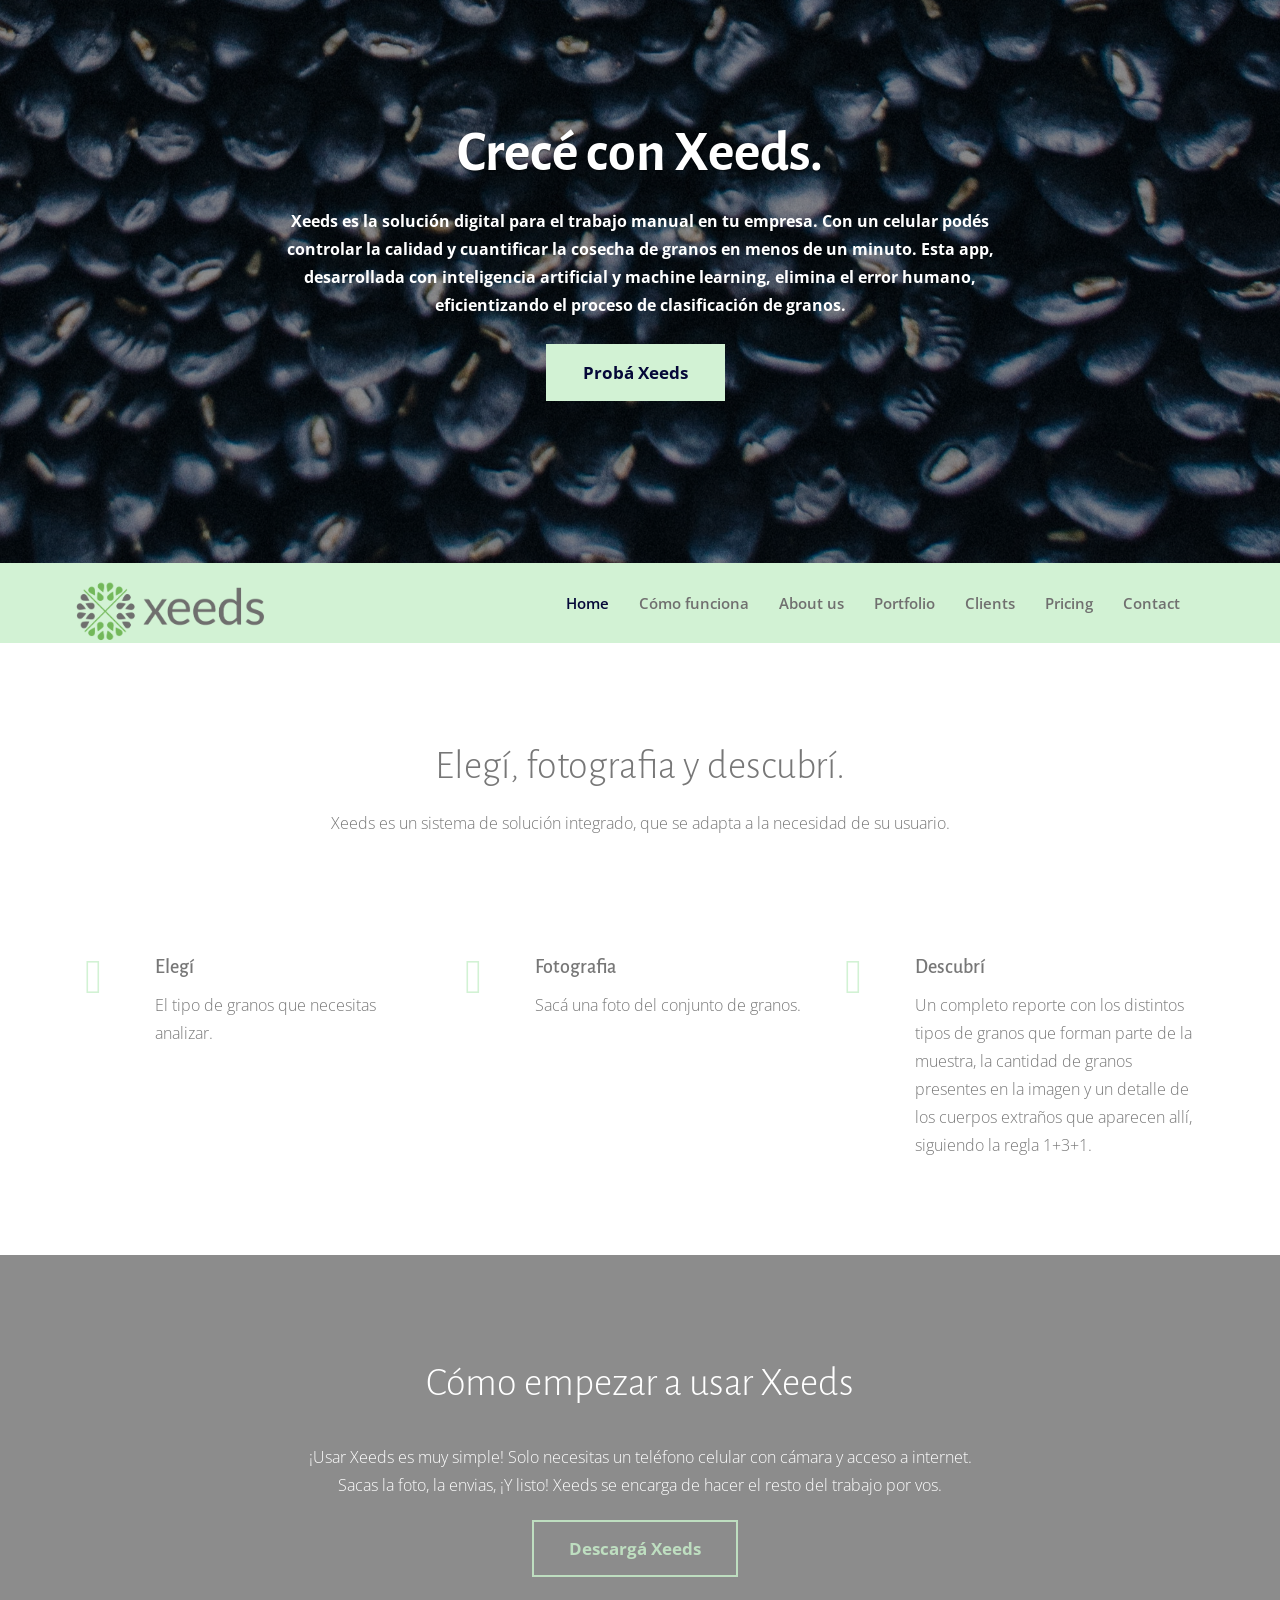
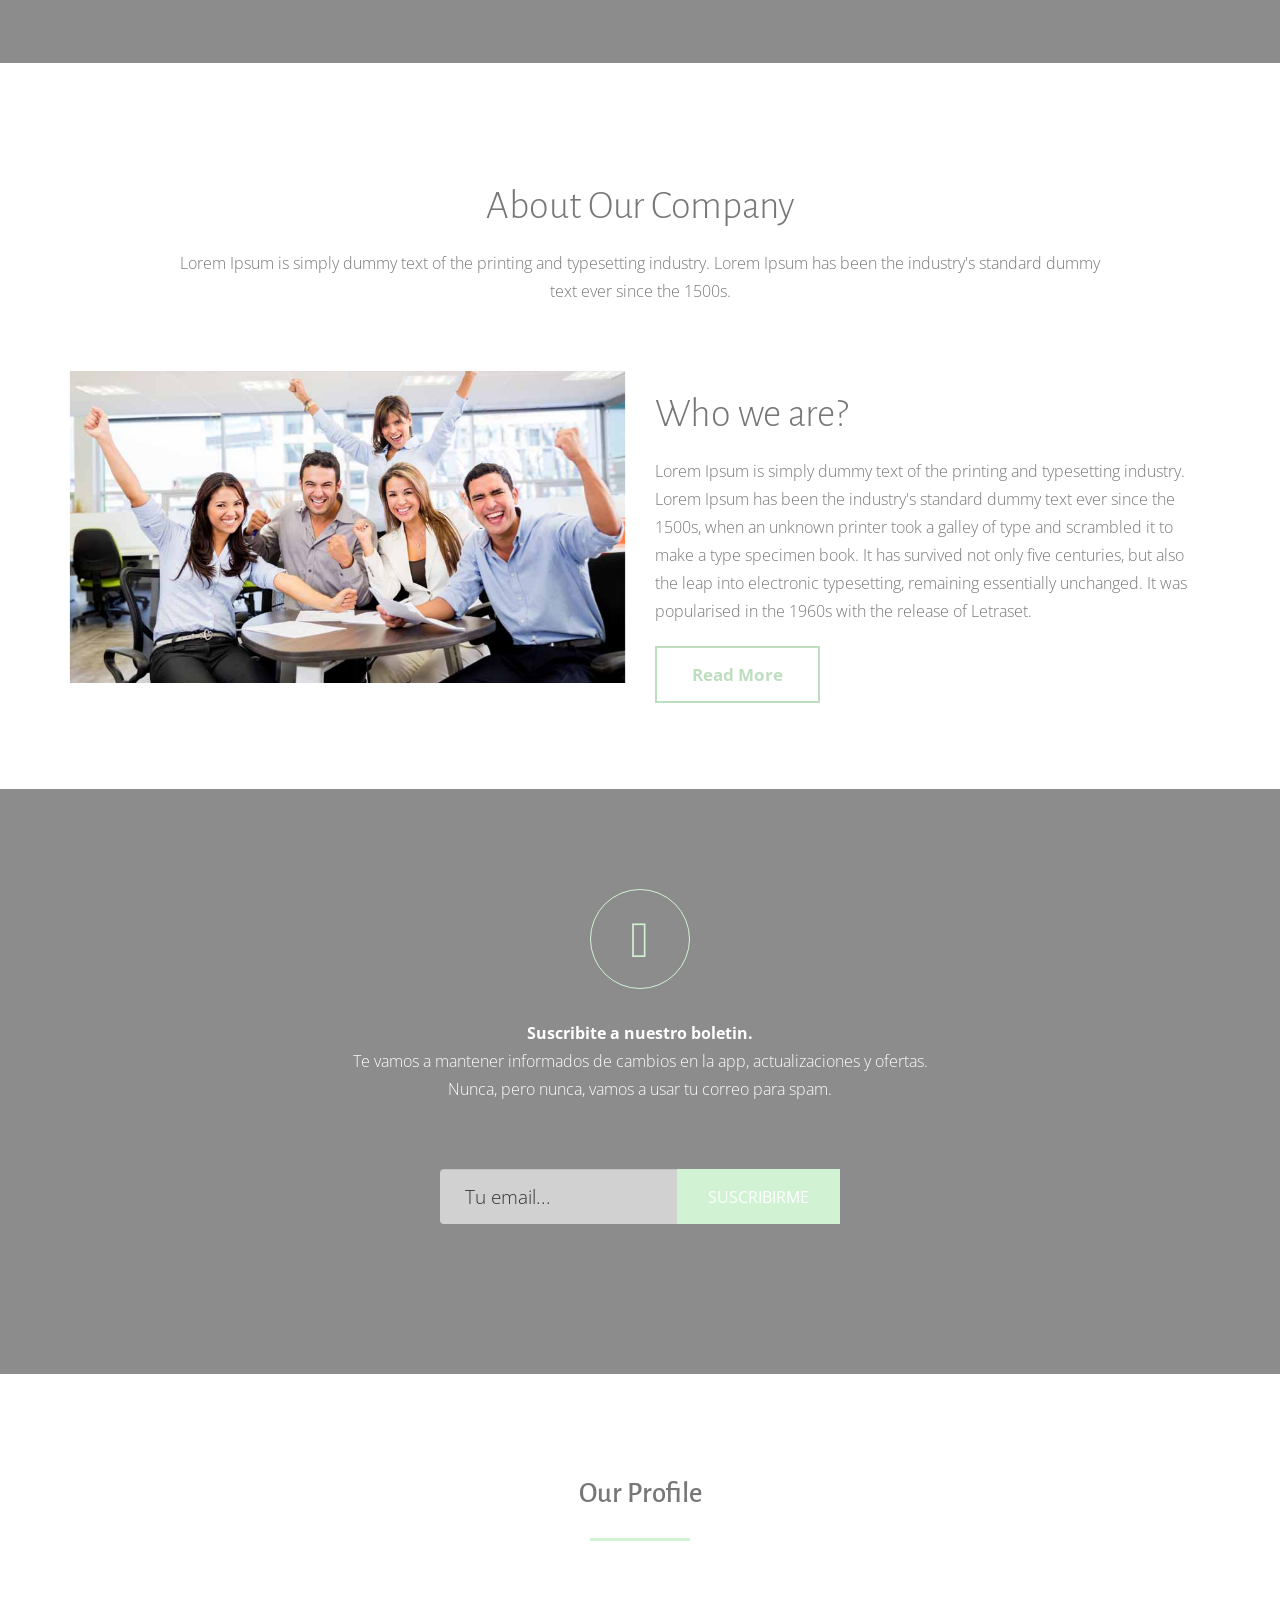
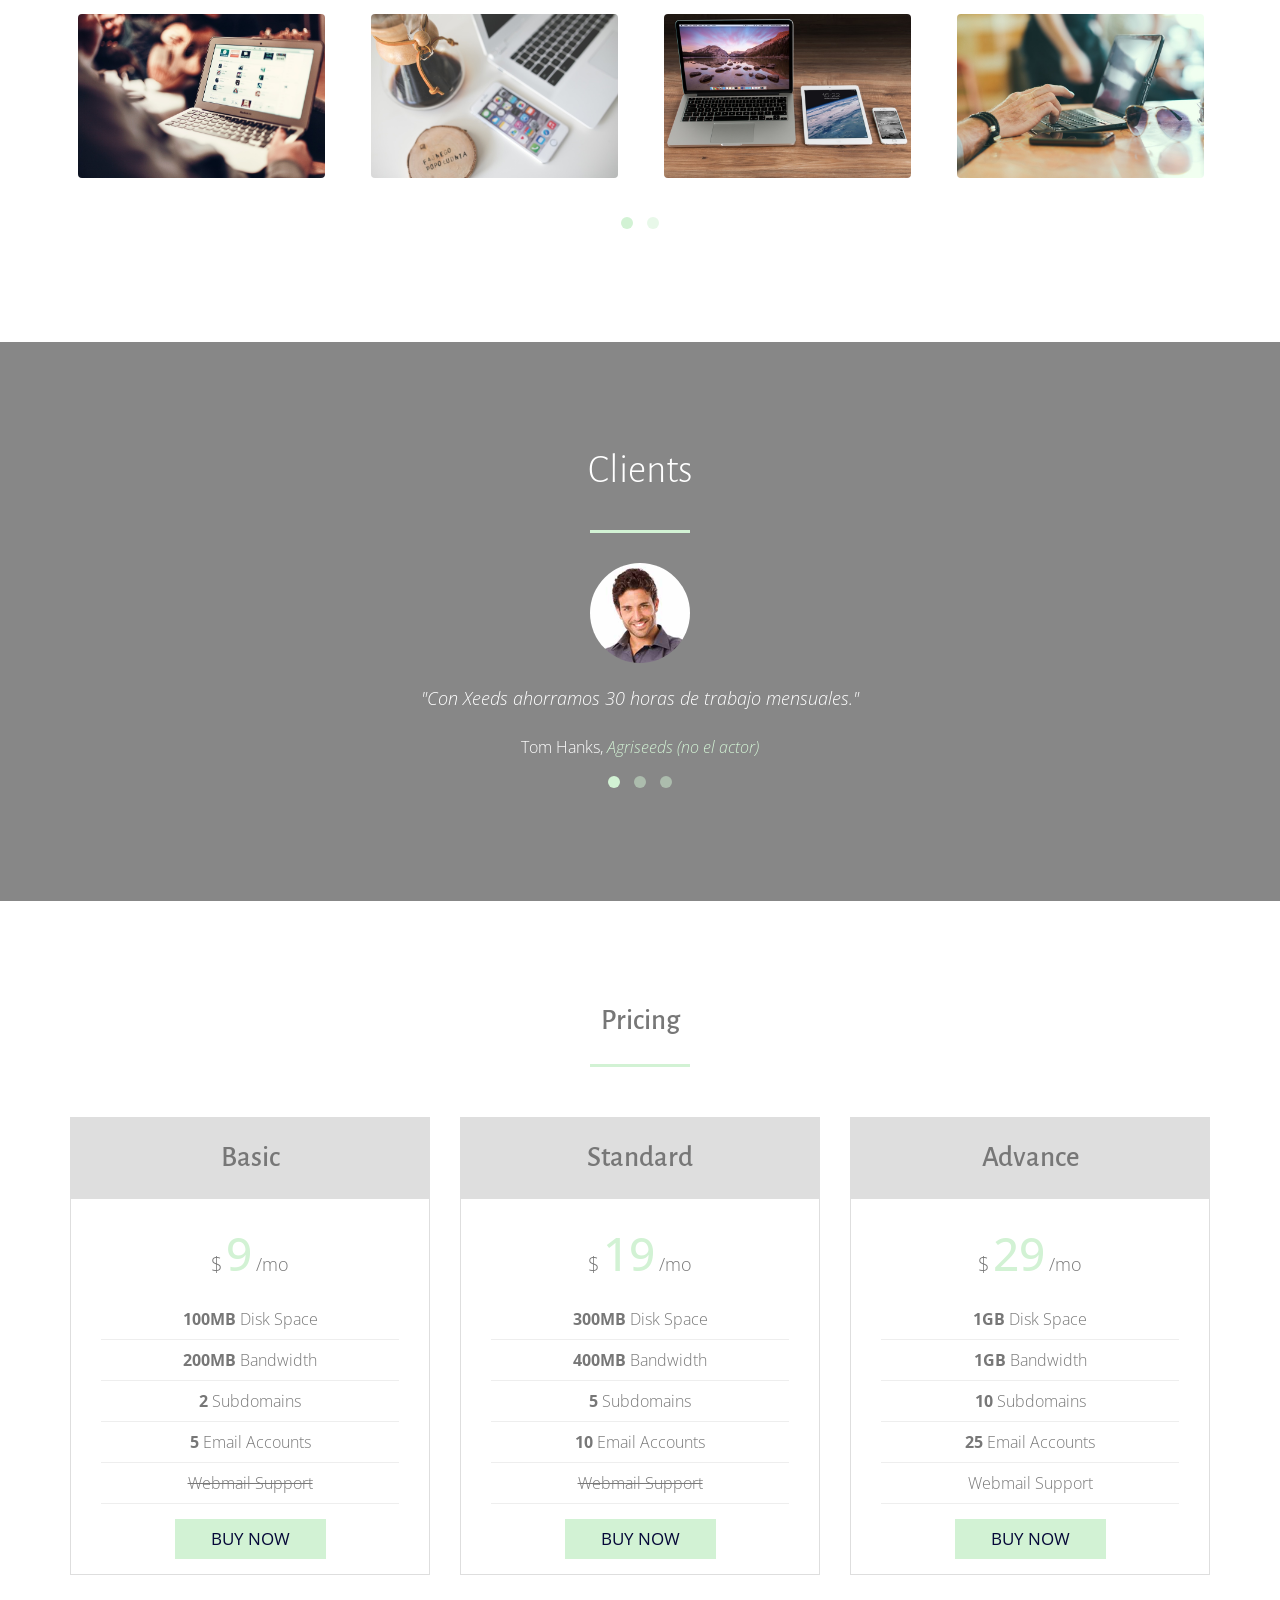
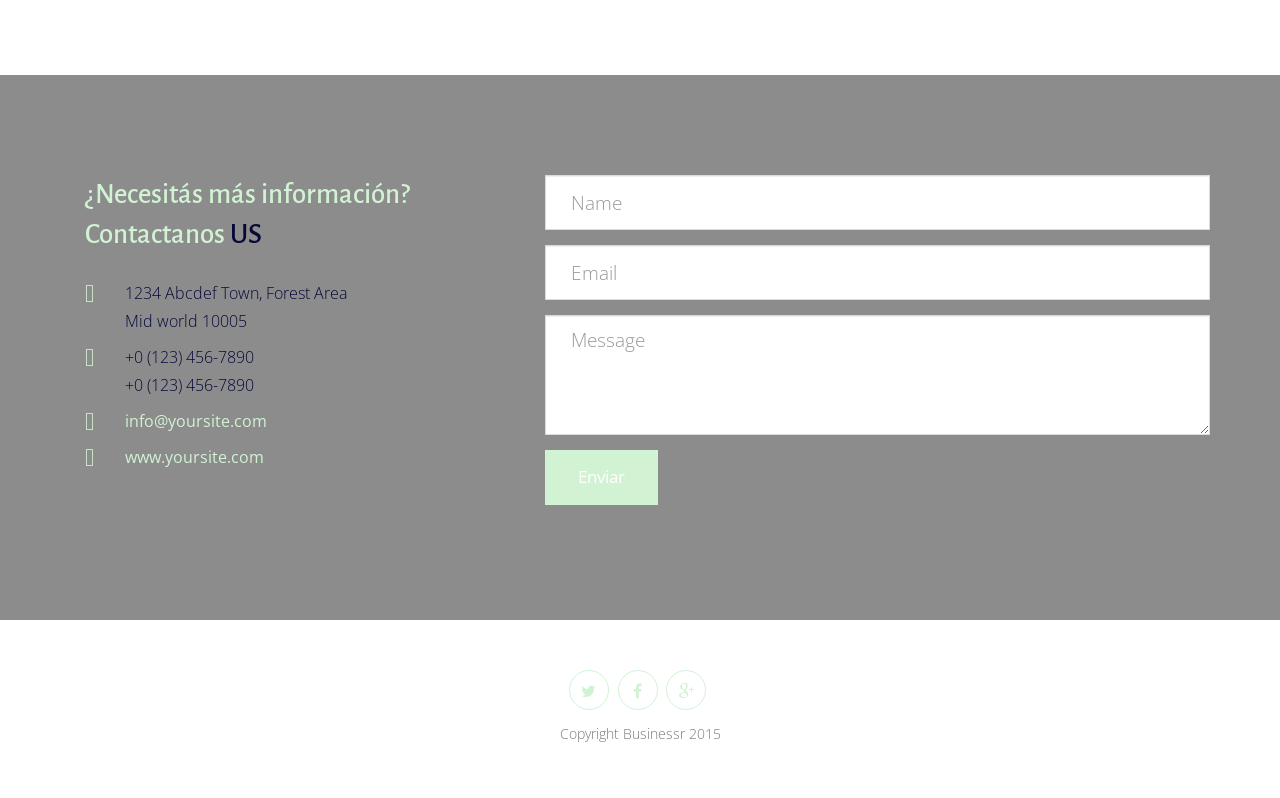
==== index.html @ 7671fdce "First upload to website Website for Xeeds" ====
<!DOCTYPE html>
<html>
<head>
 
<title>Xeeds</title>
<head profile="http://www.w3.org/2005/10/profile">
	<link rel="icon" 
		  type="image/png" 
		  href="images/favicon-32x32.png">
<meta name="viewport" content="width=device-width, initial-scale=1, maximum-scale=1, user-scalable=no">

<!-- CSS Files -->
<link href="css/bootstrap.min.css" rel="stylesheet" media="screen">
<link href="css/font-awesome.min.css" rel="stylesheet">
<link href="fonts/icon-7-stroke/css/pe-icon-7-stroke.css" rel="stylesheet">
<link href="css/animate.css" rel="stylesheet" media="screen">
<link href="css/owl.theme.css" rel="stylesheet">
<link href="css/owl.carousel.css" rel="stylesheet">
 
<link href="css/styles.css" rel="stylesheet" media="screen">    

<!-- Google Fonts --> 
<link href='http://fonts.googleapis.com/css?family=Open+Sans:400,300,600,700' rel='stylesheet' type='text/css'>
<link href='http://fonts.googleapis.com/css?family=Alegreya+Sans:100,300,400,700' rel='stylesheet' type='text/css'>
</head>
  
<body data-spy="scroll" data-target="#navbar-scroll">
 
 <div id="top"></div>
 
<div class="fullscreen landing parallax" style="background-image:url('images/bg.jpg');" data-img-width="2000" data-img-height="1325" data-diff="100">
	
	<div class="overlay">
		<div class="container">
			<div class="row">
				<div class="col-md-8 col-md-offset-2 text-center">
  
						<h1 class="wow fadeInLeft">
						<b>Crecé con Xeeds.</b>
						</h1>
 
					<div class="landing-text wow fadeInUp">
						<p><b>Xeeds es la solución digital para el trabajo manual en tu empresa. 
							Con un celular podés controlar la calidad y cuantificar la cosecha de granos en menos de un minuto. 
							Esta app, desarrollada con inteligencia artificial y machine learning, elimina el error humano, eficientizando el proceso de clasificación de granos.</b>
						</p>
					</div>				  
 
					<div class="head-btn wow fadeInLeft">
						<a href="#" class="btn-primary">Probá Xeeds</a>
						<!-- <a href="#" class="btn-default">Services</a> -->
					</div>
	<br/>
	<br/>
				</div> 
			</div>
		</div> 
	</div> 
</div>
   
<!-- NAVIGATION -->
<div id="menu">
	<nav class="navbar-wrapper navbar-default" role="navigation">
		<div class="container">
			  <div class="navbar-header">
				<button type="button" class="navbar-toggle" data-toggle="collapse" data-target=".navbar-themers">
				  <span class="sr-only">Toggle navigation</span>
				  <span class="icon-bar"></span>
				  <span class="icon-bar"></span>
				  <span class="icon-bar"></span>
				</button>
				<a class="navbar-brand site-name" href="#top"><img src="images/xeeds-logo.png" alt="xeeds-logo"></a>
			  </div>
	 
			  <div id="navbar-scroll" class="collapse navbar-collapse navbar-themers navbar-right">
				<ul class="nav navbar-nav">
					<li><a href="#top">Home</a></li>
					<li><a href="#services">Cómo funciona</a></li>
					<li><a href="#about-us">About us</a></li> 
					<li><a href="#portfolios">Portfolio</a></li>
					<li><a href="#clients">Clients</a></li>
					<li><a href="#pricing">Pricing</a></li>					
					<li><a href="#contact">Contact</a></li>
				</ul>
			  </div>
		</div>
	</nav>
</div>
 
 
<div id="services">
	<div class="container">
		<div class="row">
			<div class="col-md-10 col-md-offset-1 col-sm-12 text-center feature-title">
 
				<h2>Elegí, fotografia y descubrí.</h2>
				<p>Xeeds es un sistema de solución integrado, que se adapta a la necesidad de su usuario.</p>
			</div>
		</div>
		<div class="row row-feat">
			
			<div class="col-md-12">
 
				<div class="col-sm-4 feat-list">
					<i class="pe-7s-config pe-5x pe-va wow fadeInUp"></i>
					<div class="inner">
						<h4>Elegí</h4>
						<p>El tipo de granos que necesitas analizar.</p>
					</div>
				</div>
				 
				<div class="col-sm-4 feat-list">
					<i class="pe-7s-cloud-upload pe-5x pe-va wow fadeInUp"></i>
					<div class="inner">
						<h4>Fotografia</h4>
						<p>Sacá una foto del conjunto de granos.
						</p>
					</div>
				</div>

				<div class="col-sm-4 feat-list">
					<i class="pe-7s-display2 pe-5x pe-va wow fadeInUp" data-wow-delay="0.2s"></i>
					<div class="inner">
						<h4>Descubrí</h4>
						<p>Un completo reporte con los distintos tipos de granos que forman parte de la muestra, la cantidad de granos 
							presentes en la imagen y un detalle de los cuerpos extraños que aparecen allí, siguiendo la regla 1+3+1.</p>
					</div>
				</div>

			</div>
		</div>
		<!-- <div class="row row-feat">
			
			<div class="col-md-12">

			 	<div class="col-sm-4 feat-list">
					<i class="pe-7s-culture pe-5x pe-va wow fadeInUp" data-wow-delay="0.4s"></i>
					<div class="inner">
						<h4>Amazing Design</h4>
						<p>Contrary to popular belief, Lorem Ipsum is not simply random text. It has roots in a piece of classical Latin literature.</p>
					</div>
				</div>

				<div class="col-sm-4 feat-list">
					<i class="pe-7s-mail-open-file pe-5x pe-va wow fadeInUp" data-wow-delay="0.2s"></i>
					<div class="inner">
						<h4>Best Solution</h4>
						<p>Contrary to popular belief, Lorem Ipsum is not simply random text. It has roots in a piece of classical Latin literature.</p>
					</div>
				</div>
			 
				<div class="col-sm-4 feat-list">
					<i class="pe-7s-science pe-5x pe-va wow fadeInUp" data-wow-delay="0.4s"></i>
					<div class="inner">
						<h4>Mobile App</h4>
						<p>Contrary to popular belief, Lorem Ipsum is not simply random text. It has roots in a piece of classical Latin literature.</p>
					</div>
				</div>
			
				
			</div>
		</div> -->
	</div>
</div>
 <div id="download">
	<div class="action fullscreen parallax" style="background-image:url('images/bg2.jpg');" data-img-width="2000" data-img-height="1334" data-diff="100">
		<div class="overlay downloadSection">
			<div class="container">
				<div class="row">
					<div class="col-md-8 col-md-offset-2 col-sm-12 text-center">
						<h2 class="wow fadeInLeft">Cómo empezar a usar Xeeds</h2>
						<p class="download-text wow fadeInRight">¡Usar Xeeds es muy simple! Solo necesitas un teléfono celular con cámara y acceso a internet.<br>
							Sacas la foto, la envias, ¡Y listo! Xeeds se encarga de hacer el resto del trabajo por vos.
						</p>
						<div class="btn-section"><a href="#download" class="btn-default">Descargá Xeeds</a></div>
					</div>					
				</div>
			</div>
		</div>
	</div>
</div>
  
<div id="about-us">
	<div class="container">
		<div class="row">
			<div class="col-md-10 col-md-offset-1 col-sm-12 text-center feature-title">
 
				<h2>About Our Company</h2>
				<p>Lorem Ipsum is simply dummy text of the printing and typesetting industry. Lorem Ipsum has been the industry's standard dummy text ever since the 1500s.</p>
			</div>
		</div>
		<div class="row row-feat">
	 
			<div class="col-md-6 feature-2-pic wow fadeInLeft">
				<img src="images/feature2-image.jpg" alt="image" class="img-responsive">
			</div>	
			 
			<div class="col-md-6 wow fadeInRight">
				<h2>Who we are?</h2>
				<p>Lorem Ipsum is simply dummy text of the printing and typesetting industry. Lorem Ipsum has been the industry's standard dummy text ever since the 1500s, when an unknown printer took a galley of type and scrambled it to make a type specimen book. It has survived not only five centuries, but also the leap into electronic typesetting, remaining essentially unchanged. It was popularised in the 1960s with the release of Letraset.
				</p>

					<div class="btn-section"><a href="" class="btn-default">Read More</a></div>
		
			</div>
			 			  
		</div>			  
  
	</div>
</div>

 
<div id="subscribe">
	<div class="subscribe fullscreen parallax" style="background-image:url('images/bg.jpg');" data-img-width="1920" data-img-height="1281" data-diff="100">
		<div class="overlay">
			<div class="container">
 
				<div class="col-md-4 col-md-offset-4 text-center">
				<i class="pe-7s-mail pe-va letter wow fadeInUp"></i>
				</div>
				<div class="col-md-8 col-md-offset-2 text-center">
					<p><b>Suscribite a nuestro boletin.</b><br>Te vamos a mantener informados de cambios en la app, actualizaciones y ofertas.<br>
					Nunca, pero nunca, vamos a usar tu correo para spam.</p>
 
					<div class="subscribe-form wow fadeInUp">
						<form class="news-letter mailchimp" action="" role="form" method="POST">
						<input type="hidden" name="u" value="">
						<input type="hidden" name="id" value="">
						<input class="form-control" type="email" name="" placeholder="Tu email..." required="">
							<button type="submit" class="subscribe-btn btn">SUSCRIBIRME</button>
						</form>
					</div>					
				</div>

			</div>	
		</div>
	</div>
</div>
 
<div id="portfolios">
	<div class="container">
		<div class="text-center">
			<h2 class="wow fadeInLeft">Our Profile</h2>
			<div class="title-line wow fadeInRight"></div>
		</div>
		<div class="row portfolio">
			
			<div id="portfolio" class="owl-carousel">
 
				<div class="screen wow fadeInUp">
					<a href="images/img1.jpg" data-toggle="lightbox"><img src="images/img1.jpg" alt="portfolios"></a>
				</div>
				
				<div class="screen wow fadeInUp" data-wow-delay="0.1s">
					<a href="images/img2.jpg" data-toggle="lightbox"><img src="images/img2.jpg" alt="portfolios"></a>
				</div>
				
				<div class="screen wow fadeInUp" data-wow-delay="0.2s">
					<a href="images/img3.jpg" data-toggle="lightbox"><img src="images/img3.jpg" alt="portfolios"></a>
				</div>
				
				<div class="screen wow fadeInUp" data-wow-delay="0.3s">
					<a href="images/img4.jpg" data-toggle="lightbox"><img src="images/img4.jpg" alt="portfolios"></a>
				</div>
				
				<div class="screen wow fadeInUp" data-wow-delay="0.4s">
					<a href="images/img5.jpg" data-toggle="lightbox"><img src="images/img5.jpg" alt="portfolios"></a>
				</div>
				
				<div class="screen wow fadeInUp" data-wow-delay="0.5s">
					<a href="images/img6.jpg" data-toggle="lightbox"><img src="images/img6.jpg" alt="portfolios"></a>
				</div>			
				
				<div class="screen wow fadeInUp" data-wow-delay="0.6s">
					<a href="images/img7.jpg" data-toggle="lightbox"><img src="images/img7.jpg" alt="portfolios"></a>
				</div>

				<div class="screen wow fadeInUp" data-wow-delay="0.7s">
					<a href="images/img8.jpg" data-toggle="lightbox"><img src="images/img8.jpg" alt="portfolios"></a>
				</div>
			</div>
		</div>
	</div>
</div>
 
<div id="clients">
<div class="action fullscreen parallax" style="background-image:url('images/bg.jpg');" data-img-width="2000" data-img-height="1334" data-diff="100">
		<div class="overlay downloadSection">
	<div class="container">
		<div class="text-center">
			<h2 class="wow fadeInLeft">Clients</h2>
			<div class="title-line wow fadeInRight"></div>
		</div>
		<div class="row">
			<div class="col-sm-10 col-sm-offset-1">	
			   <div id="owl-clients" class="owl-carousel owl-theme wow fadeInUp">
				  
					<div class="clients-item">
						<div class="client-pic text-center">
						 
							<img src="images/client.jpg" alt="client">
						</div>
						<div class="box">
						 
							<p class="message text-center">
								"Con Xeeds ahorramos 30 horas de trabajo mensuales."
							</p>
						</div>
						<div class="client-info text-center">
						 
							Tom Hanks, <span class="company">Agriseeds (no el actor)</span>	
						</div>
					</div>		
					 
					<div class="clients-item">
						<div class="client-pic text-center">
 
							<img src="images/client2.jpg" alt="client">
						</div>
						<div class="box">
 
							<p class="message text-center">
								"Xeeds es automatozación y precisión en tu mano."
							</p>
						</div>
						<div class="client-info text-center">
 
							Fulano de Tal, <span class="company">Nidera</span>	
						</div>
					</div>				
					 
					<div class="clients-item">
						<div class="client-pic text-center">
 
							<img src="images/client3.jpg" alt="client">
						</div>
						<div class="box">
 
							<p class="message text-center">
								"Xeeds no sólo nos ahorra costos, también nos permite incrementar la productividad."
							</p>
						</div>
						<div class="client-info text-center">
 
							Chris Russel, <span class="company">Otra empresa de granos</span>	
						</div>
					</div>			
				 
				</div>
			</div>	
		</div>	
	</div>
</div>
</div>
</div>
 
<div id="pricing">
	<div class="container">
		<div class="text-center">
		 
			<h2 class="wow fadeInLeft">Pricing</h2>
			<div class="title-line wow fadeInRight"></div>
		</div>
		<div class="row pricing-option">
 
			<div class="col-sm-4">
			  <div class="price-box wow fadeInUp">
			   <div class="price-heading text-center">
			     
					 
					<h3>Basic</h3>
			   </div>
			   
				<div class="price-group text-center">
					<span class="dollar">$</span>
					<span class="price">9</span>
					<span class="time">/mo</span>
				</div>
			 
			   <ul class="price-feature text-center">
				  <li><strong>100MB</strong> Disk Space</li>
				  <li><strong>200MB</strong> Bandwidth</li>
				  <li><strong>2</strong> Subdomains</li>
				  <li><strong>5</strong> Email Accounts</li>
				  <li><strike>Webmail Support</strike></li>				  
			   </ul>
			   
			   <div class="price-footer text-center">
				 <a class="btn btn-price" href="#">BUY NOW</a>
				</div>	
			  </div>
			</div>
			 
			<div class="col-sm-4">
			  <div class="price-box wow fadeInUp" data-wow-delay="0.2s">
			   <div class="price-heading text-center">
  
 
				<h3>Standard</h3>
			   </div>
			    
				<div class="price-group text-center">
					<span class="dollar">$</span>
					<span class="price">19</span>
					<span class="time">/mo</span>
				</div>
			 
			   <ul class="price-feature text-center">
				  <li><strong>300MB</strong> Disk Space</li>
				  <li><strong>400MB</strong> Bandwidth</li>
				  <li><strong>5</strong> Subdomains</li>
				  <li><strong>10</strong> Email Accounts</li>
				  <li><strike>Webmail Support</strike></li>			  
			   </ul>
 
			   <div class="price-footer text-center">
				 <a class="btn btn-price" href="#">BUY NOW</a>
				</div>
			  </div>
			</div>	
			 
			<div class="col-sm-4">
			  <div class="price-box wow fadeInUp" data-wow-delay="0.4s">
			   <div class="price-heading text-center">
			     
				 
					<h3>Advance</h3>
			   </div>
			    
				<div class="price-group text-center">
					<span class="dollar">$</span>
					<span class="price">29</span>
					<span class="time">/mo</span>
				</div>
			 
			   <ul class="price-feature text-center">
				  <li><strong>1GB</strong> Disk Space</li>
				  <li><strong>1GB</strong> Bandwidth</li>
				  <li><strong>10</strong> Subdomains</li>
				  <li><strong>25</strong> Email Accounts</li>
				  <li>Webmail Support</li>					  
			   </ul>
			    
			   <div class="price-footer text-center">
				 <a class="btn btn-price" href="#">BUY NOW</a>
				</div>	
			  </div>
			</div>
			  

		</div>
	</div>
</div>
	 

<div id="contact">
	<div class="contact fullscreen parallax" style="background-image:url('images/bg2.jpg');" data-img-width="2000" data-img-height="1334" data-diff="100">
		<div class="overlay">
			<div class="container">
				<div class="row contact-row">
				 
					<div class="col-sm-5 contact-left wow fadeInUp">
						<h2><span class="highlight">¿Necesitás más información?<br>Contactanos</span> US</h2>
							<ul class="ul-address">
							<li><i class="pe-7s-map-marker"></i>1234 Abcdef Town, Forest Area</br>
							Mid world 10005
							</li>
							<li><i class="pe-7s-phone"></i>+0 (123) 456-7890</br>
							+0 (123) 456-7890
							</li>
							<li><i class="pe-7s-mail"></i><a href="mailto:info@yoursite.com">info@yoursite.com</a></li>
							<li><i class="pe-7s-look"></i><a href="#">www.yoursite.com</a></li>
							</ul>	
								
					</div>
					 
					<div class="col-sm-7 contact-right">
						<form method="POST" id="contact-form" class="form-horizontal" action="contactengine.php" onSubmit="alert('Thank you for your feedback!');">
							<div class="form-group">
							<input type="text" name="Name" id="Name" class="form-control wow fadeInUp" placeholder="Name" required/>
							</div>
							<div class="form-group">
							<input type="text" name="Email" id="Email" class="form-control wow fadeInUp" placeholder="Email" required/>
							</div>					
							<div class="form-group">
							<textarea name="Message" rows="20" cols="20" id="Message" class="form-control input-message wow fadeInUp"  placeholder="Message" required></textarea>
							</div>
							<div class="form-group">
							<input type="submit" name="submit" value="Enviar" class="btn btn-success wow fadeInUp" />
							</div>
						</form>		
					</div>
				</div>
			</div>
		</div>
	</div>
</div>  
<footer id="footer">
	<div class="container">
		<div class="col-sm-4 col-sm-offset-4">
			 
				<div class="social text-center">
					<ul>
						<li><a class="wow fadeInUp" href="https://twitter.com/"><i class="fa fa-twitter"></i></a></li>
						<li><a class="wow fadeInUp" href="https://www.facebook.com/" data-wow-delay="0.2s"><i class="fa fa-facebook"></i></a></li>
						<li><a class="wow fadeInUp" href="https://plus.google.com/" data-wow-delay="0.4s"><i class="fa fa-google-plus"></i></a></li> 
					</ul>
				</div>	
			<div class="text-center wow fadeInUp" style="font-size: 14px;">Copyright Businessr 2015</div>
			<a href="#" class="scrollToTop"><i class="pe-7s-up-arrow pe-va"></i></a>
		</div>	
	</div>	
</footer>
	
	<!-- javascript files -->
    <script src="js/jquery.js"></script>
    <script src="js/bootstrap.min.js"></script>
    <script src="js/custom.js"></script>
    <script src="js/jquery.sticky.js"></script>
	<script src="js/wow.min.js"></script>
	<script src="js/owl.carousel.min.js"></script>
	<script src="js/ekko-lightbox-min.js"></script>
	<script type="text/javascript">
	$(document).delegate('*[data-toggle="lightbox"]', 'click', function(event) { event.preventDefault(); $(this).ekkoLightbox(); }); 
	</script>
	<script>
		new WOW().init();
	</script>
  </body>
</html>
---- fonts/icon-7-stroke/css/pe-icon-7-stroke.css ----
@font-face {
	font-family: 'Pe-icon-7-stroke';
	src:url('../fonts/Pe-icon-7-stroke.eot?-2irksn');
	src:url('../fonts/Pe-icon-7-stroke.eot?#iefix-2irksn') format('embedded-opentype'),
		url('../fonts/Pe-icon-7-stroke.woff?-2irksn') format('woff'),
		url('../fonts/Pe-icon-7-stroke.ttf?-2irksn') format('truetype'),
		url('../fonts/Pe-icon-7-stroke.svg?-2irksn#Pe-icon-7-stroke') format('svg');
	font-weight: normal;
	font-style: normal;
}

[class^="pe-7s-"], [class*=" pe-7s-"] {
	display: inline-block;
	font-family: 'Pe-icon-7-stroke';
	speak: none;
	font-style: normal;
	font-weight: normal;
	font-variant: normal;
	text-transform: none;
	line-height: 1;

	/* Better Font Rendering =========== */
	-webkit-font-smoothing: antialiased;
	-moz-osx-font-smoothing: grayscale;
}

.pe-7s-cloud-upload:before {
	content: "\e68a";
}
.pe-7s-cash:before {
	content: "\e68c";
}
.pe-7s-close:before {
	content: "\e680";
}
.pe-7s-bluetooth:before {
	content: "\e68d";
}
.pe-7s-cloud-download:before {
	content: "\e68b";
}
.pe-7s-way:before {
	content: "\e68e";
}
.pe-7s-close-circle:before {
	content: "\e681";
}
.pe-7s-id:before {
	content: "\e68f";
}
.pe-7s-angle-up:before {
	content: "\e682";
}
.pe-7s-wristwatch:before {
	content: "\e690";
}
.pe-7s-angle-up-circle:before {
	content: "\e683";
}
.pe-7s-world:before {
	content: "\e691";
}
.pe-7s-angle-right:before {
	content: "\e684";
}
.pe-7s-volume:before {
	content: "\e692";
}
.pe-7s-angle-right-circle:before {
	content: "\e685";
}
.pe-7s-users:before {
	content: "\e693";
}
.pe-7s-angle-left:before {
	content: "\e686";
}
.pe-7s-user-female:before {
	content: "\e694";
}
.pe-7s-angle-left-circle:before {
	content: "\e687";
}
.pe-7s-up-arrow:before {
	content: "\e695";
}
.pe-7s-angle-down:before {
	content: "\e688";
}
.pe-7s-switch:before {
	content: "\e696";
}
.pe-7s-angle-down-circle:before {
	content: "\e689";
}
.pe-7s-scissors:before {
	content: "\e697";
}
.pe-7s-wallet:before {
	content: "\e600";
}
.pe-7s-safe:before {
	content: "\e698";
}
.pe-7s-volume2:before {
	content: "\e601";
}
.pe-7s-volume1:before {
	content: "\e602";
}
.pe-7s-voicemail:before {
	content: "\e603";
}
.pe-7s-video:before {
	content: "\e604";
}
.pe-7s-user:before {
	content: "\e605";
}
.pe-7s-upload:before {
	content: "\e606";
}
.pe-7s-unlock:before {
	content: "\e607";
}
.pe-7s-umbrella:before {
	content: "\e608";
}
.pe-7s-trash:before {
	content: "\e609";
}
.pe-7s-tools:before {
	content: "\e60a";
}
.pe-7s-timer:before {
	content: "\e60b";
}
.pe-7s-ticket:before {
	content: "\e60c";
}
.pe-7s-target:before {
	content: "\e60d";
}
.pe-7s-sun:before {
	content: "\e60e";
}
.pe-7s-study:before {
	content: "\e60f";
}
.pe-7s-stopwatch:before {
	content: "\e610";
}
.pe-7s-star:before {
	content: "\e611";
}
.pe-7s-speaker:before {
	content: "\e612";
}
.pe-7s-signal:before {
	content: "\e613";
}
.pe-7s-shuffle:before {
	content: "\e614";
}
.pe-7s-shopbag:before {
	content: "\e615";
}
.pe-7s-share:before {
	content: "\e616";
}
.pe-7s-server:before {
	content: "\e617";
}
.pe-7s-search:before {
	content: "\e618";
}
.pe-7s-film:before {
	content: "\e6a5";
}
.pe-7s-science:before {
	content: "\e619";
}
.pe-7s-disk:before {
	content: "\e6a6";
}
.pe-7s-ribbon:before {
	content: "\e61a";
}
.pe-7s-repeat:before {
	content: "\e61b";
}
.pe-7s-refresh:before {
	content: "\e61c";
}
.pe-7s-add-user:before {
	content: "\e6a9";
}
.pe-7s-refresh-cloud:before {
	content: "\e61d";
}
.pe-7s-paperclip:before {
	content: "\e69c";
}
.pe-7s-radio:before {
	content: "\e61e";
}
.pe-7s-note2:before {
	content: "\e69d";
}
.pe-7s-print:before {
	content: "\e61f";
}
.pe-7s-network:before {
	content: "\e69e";
}
.pe-7s-prev:before {
	content: "\e620";
}
.pe-7s-mute:before {
	content: "\e69f";
}
.pe-7s-power:before {
	content: "\e621";
}
.pe-7s-medal:before {
	content: "\e6a0";
}
.pe-7s-portfolio:before {
	content: "\e622";
}
.pe-7s-like2:before {
	content: "\e6a1";
}
.pe-7s-plus:before {
	content: "\e623";
}
.pe-7s-left-arrow:before {
	content: "\e6a2";
}
.pe-7s-play:before {
	content: "\e624";
}
.pe-7s-key:before {
	content: "\e6a3";
}
.pe-7s-plane:before {
	content: "\e625";
}
.pe-7s-joy:before {
	content: "\e6a4";
}
.pe-7s-photo-gallery:before {
	content: "\e626";
}
.pe-7s-pin:before {
	content: "\e69b";
}
.pe-7s-phone:before {
	content: "\e627";
}
.pe-7s-plug:before {
	content: "\e69a";
}
.pe-7s-pen:before {
	content: "\e628";
}
.pe-7s-right-arrow:before {
	content: "\e699";
}
.pe-7s-paper-plane:before {
	content: "\e629";
}
.pe-7s-delete-user:before {
	content: "\e6a7";
}
.pe-7s-paint:before {
	content: "\e62a";
}
.pe-7s-bottom-arrow:before {
	content: "\e6a8";
}
.pe-7s-notebook:before {
	content: "\e62b";
}
.pe-7s-note:before {
	content: "\e62c";
}
.pe-7s-next:before {
	content: "\e62d";
}
.pe-7s-news-paper:before {
	content: "\e62e";
}
.pe-7s-musiclist:before {
	content: "\e62f";
}
.pe-7s-music:before {
	content: "\e630";
}
.pe-7s-mouse:before {
	content: "\e631";
}
.pe-7s-more:before {
	content: "\e632";
}
.pe-7s-moon:before {
	content: "\e633";
}
.pe-7s-monitor:before {
	content: "\e634";
}
.pe-7s-micro:before {
	content: "\e635";
}
.pe-7s-menu:before {
	content: "\e636";
}
.pe-7s-map:before {
	content: "\e637";
}
.pe-7s-map-marker:before {
	content: "\e638";
}
.pe-7s-mail:before {
	content: "\e639";
}
.pe-7s-mail-open:before {
	content: "\e63a";
}
.pe-7s-mail-open-file:before {
	content: "\e63b";
}
.pe-7s-magnet:before {
	content: "\e63c";
}
.pe-7s-loop:before {
	content: "\e63d";
}
.pe-7s-look:before {
	content: "\e63e";
}
.pe-7s-lock:before {
	content: "\e63f";
}
.pe-7s-lintern:before {
	content: "\e640";
}
.pe-7s-link:before {
	content: "\e641";
}
.pe-7s-like:before {
	content: "\e642";
}
.pe-7s-light:before {
	content: "\e643";
}
.pe-7s-less:before {
	content: "\e644";
}
.pe-7s-keypad:before {
	content: "\e645";
}
.pe-7s-junk:before {
	content: "\e646";
}
.pe-7s-info:before {
	content: "\e647";
}
.pe-7s-home:before {
	content: "\e648";
}
.pe-7s-help2:before {
	content: "\e649";
}
.pe-7s-help1:before {
	content: "\e64a";
}
.pe-7s-graph3:before {
	content: "\e64b";
}
.pe-7s-graph2:before {
	content: "\e64c";
}
.pe-7s-graph1:before {
	content: "\e64d";
}
.pe-7s-graph:before {
	content: "\e64e";
}
.pe-7s-global:before {
	content: "\e64f";
}
.pe-7s-gleam:before {
	content: "\e650";
}
.pe-7s-glasses:before {
	content: "\e651";
}
.pe-7s-gift:before {
	content: "\e652";
}
.pe-7s-folder:before {
	content: "\e653";
}
.pe-7s-flag:before {
	content: "\e654";
}
.pe-7s-filter:before {
	content: "\e655";
}
.pe-7s-file:before {
	content: "\e656";
}
.pe-7s-expand1:before {
	content: "\e657";
}
.pe-7s-exapnd2:before {
	content: "\e658";
}
.pe-7s-edit:before {
	content: "\e659";
}
.pe-7s-drop:before {
	content: "\e65a";
}
.pe-7s-drawer:before {
	content: "\e65b";
}
.pe-7s-download:before {
	content: "\e65c";
}
.pe-7s-display2:before {
	content: "\e65d";
}
.pe-7s-display1:before {
	content: "\e65e";
}
.pe-7s-diskette:before {
	content: "\e65f";
}
.pe-7s-date:before {
	content: "\e660";
}
.pe-7s-cup:before {
	content: "\e661";
}
.pe-7s-culture:before {
	content: "\e662";
}
.pe-7s-crop:before {
	content: "\e663";
}
.pe-7s-credit:before {
	content: "\e664";
}
.pe-7s-copy-file:before {
	content: "\e665";
}
.pe-7s-config:before {
	content: "\e666";
}
.pe-7s-compass:before {
	content: "\e667";
}
.pe-7s-comment:before {
	content: "\e668";
}
.pe-7s-coffee:before {
	content: "\e669";
}
.pe-7s-cloud:before {
	content: "\e66a";
}
.pe-7s-clock:before {
	content: "\e66b";
}
.pe-7s-check:before {
	content: "\e66c";
}
.pe-7s-chat:before {
	content: "\e66d";
}
.pe-7s-cart:before {
	content: "\e66e";
}
.pe-7s-camera:before {
	content: "\e66f";
}
.pe-7s-call:before {
	content: "\e670";
}
.pe-7s-calculator:before {
	content: "\e671";
}
.pe-7s-browser:before {
	content: "\e672";
}
.pe-7s-box2:before {
	content: "\e673";
}
.pe-7s-box1:before {
	content: "\e674";
}
.pe-7s-bookmarks:before {
	content: "\e675";
}
.pe-7s-bicycle:before {
	content: "\e676";
}
.pe-7s-bell:before {
	content: "\e677";
}
.pe-7s-battery:before {
	content: "\e678";
}
.pe-7s-ball:before {
	content: "\e679";
}
.pe-7s-back:before {
	content: "\e67a";
}
.pe-7s-attention:before {
	content: "\e67b";
}
.pe-7s-anchor:before {
	content: "\e67c";
}
.pe-7s-albums:before {
	content: "\e67d";
}
.pe-7s-alarm:before {
	content: "\e67e";
}
.pe-7s-airplay:before {
	content: "\e67f";
}
---- css/styles.css ----
/**
* webthemez
* custom styles
**/

:root {
	--xeeds-theme-color: rgb(210, 242, 212);
	--xeeds-theme-color2: rgb(190, 222, 192);
	--xeeds-text-color: rgb(5, 8, 56);
	--xeeds-text-color2: #706f6f;
	--xeeds-text-color3: rgb(145, 145, 145);
  }


html, body {
	width: 100%;
	overflow-x: hidden;
}
body {
	height:100%;	
	font-family: 'Open Sans', sans-serif;
	font-weight: 300;
	padding:0;
	margin:0;
	font-size:16px;
	line-height: 28px;
	color: #777; 
	background: #fff;
	overflow-x:hidden;
	position: relative;
} 
h1,h2,h3,h4,h5,h6{
font-family: 'Alegreya Sans', sans-serif;
}
h1 { font-size: 3em; line-height:1.2em; margin:0 0 .8em; }
h2 { font-size: 1.8em; line-height:1.4em; margin:0 0 .8em;  }
h3 { font-size: 1.4em; line-height:1.4em; }
h4 { font-size: 1.25em; line-height:1.4em;}
h5 { font-size: 1.1em; line-height:1.4em; }
h6 { font-size: 1em; line-height:1.2em; }

h1 a, h2 a, h3 a, h4 a, h5 a, h6 a {
	text-decoration: none; 
}	 
p { 
	padding:0 0 1em;
	margin:0;
}
a {
	color: var(--xeeds-theme-color);
	outline: 0;
	font-weight: bold;
	-webkit-transition: all .8s ease;
	transition: all .8s ease;
} 
a:hover {
	text-decoration: none;
	color: #1f2222;
	-webkit-transition: all .8s ease;
	transition: all .8s ease;
}
.highlight {
	color: var(--xeeds-theme-color);
}
 
.fullscreen {
    width:100%;
    min-height:100%;
	background-repeat:no-repeat;
    background-position:50% 50%;
    background-position:50% 50%\9 !important;
}
.overlay {
    background-color: rgba(0, 0, 0, 0.45);
    position: relative;
    width: 100%;
    height: 100%;
    display: block;
}
#menu {
	z-index: 999;
}
.navbar-default {
	background: var(--xeeds-theme-color);
	padding: 15px 0;
}
.navbar-default .navbar-brand {
    padding: 0px;
}
.navbar-default .navbar-nav > li > a {
    color: var(--xeeds-text-color2);
	/* rgba(255, 255, 255, 0.61); */
	
    font-weight: 600;
    font-size: 15px;
}
.navbar-default .navbar-nav > li > a:hover,
.navbar-default .navbar-nav > li > a:focus {
    color: #090909;
}
.navbar-default .navbar-nav > .active > a, 
.navbar-default .navbar-nav > .active > a:hover, 
.navbar-default .navbar-nav > .active > a:focus {
	background: transparent;
    
	color: var(--xeeds-text-color);
}
.btn-default {
	font-size: 17px;
	margin: 30px 0 10px;
	margin-right: 10px;
	line-height: 20px;
	padding: 15px 35px;
	height: 50px;
	border: 2px solid var(--xeeds-theme-color2);
	background: transparent;
	transition: all 0.4s;
	color: var(--xeeds-theme-color2);
}
.btn-default:hover, .btn-default:focus, .btn-default:active, .btn-default.active, .open > .dropdown-toggle.btn-default {
	border: 2px solid var(--xeeds-theme-color2);
	background: var(--xeeds-theme-color2);
	color: var(--xeeds-text-color);
}
.btn-primary {
	font-size: 17px;
	margin: 30px 0 10px;
	margin-right: 10px;
	line-height: 20px;
	padding: 15px 35px;
	height: 50px;
	border: 2px solid var(--xeeds-theme-color);
	background: var(--xeeds-theme-color);
	transition: all 0.4s;
	color: var(--xeeds-text-color);
}
.btn-primary:hover, .btn-primary:focus, .btn-primary:active, .btn-primary.active, .open > .dropdown-toggle.btn-primary {
	border: 2px solid var(--xeeds-theme-color);
	background: transparent;
	color: var(--xeeds-theme-color);
}
.btn-secondary {
	font-size: 20px;
	font-weight: 300;
	line-height: 20px;
	padding: 20px 50px;
	height: 65px;
	border: none;
	background: #3eb0f7;
	transition: all 0.4s;
	color: var(--xeeds-text-color);
	border-radius: 4px;
}
.btn-secondary:hover, .btn-secondary:focus, .btn-secondary:active, .btn-secondary.active, .open > .dropdown-toggle.btn-secondary {
	background: #1f96e0;
	color: var(--xeeds-text-color)
}
.site-name img{
	width: 200px; 
	height: 65px
}
.logo {
	margin: 80px 0 100px 0;
}
.logo img{
	width: 200px; 
	height: 65px
}
.landing h1{
	font-size: 56px;
	font-weight: 300;
	color: #fff;
	margin: 120px 0 20px 0;
	text-shadow: 0 1px 2px rgba(0, 0, 0, .6);
}
.landing p {
	color: #fff;
}
.landing-text {
	margin-bottom: 20px;
}
.landing-text p { 
	padding-bottom: 20px;
}
.more {
	margin-bottom: 100px;
}
.more p {
	font-size: 17px;
}
.head-btn {
	margin-bottom: 120px;
}
.option {
	text-transform: uppercase;
	padding: 5px;
	min-width: 80px;
	margin-right: 5px;
	transition: all 0.4s;
	font-size: 14px;
	color: #fff;
}
.option .fa {
	font-size: 16px;
	margin-right: 10px;
}
.option:hover {
	color: #3eb0f7;
}
.header-phone {
	margin: 50px 0 100px;
}
#intro {
	padding: 80px 0 80px;
}
#intro h2 {
	font-size: 40px;
	font-weight: 300;
	margin: 15px 0 15px 0;
}
.intro-pic {
	margin-top: 20px;
}
.btn-section {
	padding-top: 20px;
}
#services {
	padding: 80px 0;
}
#services h2 {
	margin: 15px 0 15px 0;
	font-size: 40px;
	font-weight: 300;
}
#services .services-title p {
	font-size: 18px;
}
.row-feat {
	padding-top: 50px;
}
.feat-list {
	margin-top: 40px;
}
.feat-list i {
	font-size: 48px;
	float: left;
	width: 20%;
	color: var(--xeeds-theme-color);
	height: 100%;
	position: relative;
	opacity: 0.6;
	-webkit-transition: all .8s ease;
	transition: all .8s ease;
	top: 10px;
}
.feat-list:hover i {
	color: #3eb0f7;
	-webkit-transition: all .8s ease;
	transition: all .8s ease;
}
#services .inner {
	float: left;
	display: inline-block;
	width: 80%;
}
#about-us {
	padding: 100px 0 100px;
}
#about-us h2 {
	font-size: 40px;
	font-weight: 300;
	margin: 15px 0 15px 0;
}
.about-us-pic {
	margin-top: 20px;
}
.subscribe {
	color: #fff;
}
.letter {
	margin-top: 100px;
	width: 100px;
	height: 100px;
	line-height: 100px;
	font-size: 50px;
	color: var(--xeeds-theme-color);
	border-radius: 5px;
	border: solid 1px var(--xeeds-theme-color);
	border-radius: 50%;
}
.subscribe p {
	margin: 30px auto 30px;
}
.subscribe-form {
	max-width: 400px;
	margin: 50px auto 150px;
	text-align: center;
	overflow: hidden;
}
.subscribe-form form {
	position: relative;
}
.subscribe-form input {
	max-width: 85%;
	position: relative;
	padding: 5px 25px;
}
.subscribe-form .form-control {
	border-radius: 4px 0 0 4px;
	border: none;
	background-color: rgba(255, 255, 255, 0.6);
	color: #333;
	font-size: 1.2em;
	height: 55px;
}
.subscribe-form button {
	border-radius: 0 4px 4px 0;
	background-color: var(--xeeds-theme-color);
	color: #ffffff;
	font-size: 1em;
	line-height: 52px;
	position: absolute;
	top: 0px;
	right: 0px;
	padding: 0 30px;
	margin: 0;
	-webkit-transition: all .8s ease;
	transition: all .8s ease;
	border-radius: 0;
}
.subscribe-form .btn {
	height: 55px;
}
.subscribe-form .btn:hover {
	background-color: #1f96e0;
	color: #fff;
	-webkit-transition: all .8s ease;
	transition: all .8s ease;
}
.subscribe-form .form-control::-webkit-input-placeholder {
	color: #333;
}
.subscribe-form .form-control:-moz-placeholder { 
	color: #333;  
}
.subscribe-form .form-control::-moz-placeholder { 
	color: #333;  
}
.subscribe-form .form-control:-ms-input-placeholder {  
	color: #333;  
}
#portfolios {
	padding-top: 100px;
}
.title-line {
    width: 100px;
    height: 3px;
    margin: 0 auto;
    background: var(--xeeds-theme-color);
}
.portfolio {
    padding-top: 50px;
    padding-bottom: 100px;
}
.portfolio .screen {
    background: #FFFFFF;
    padding: 10px;
    margin: 13px;
    display: block;
}
.portfolio .screen img {
    width: 100%;
	border-radius: 4px;
	
	-webkit-transition: all .8s ease;
	transition: all .8s ease;
}
.portfolio .screen img:hover {
	border: solid 5px var(--xeeds-theme-color);
	-webkit-transition: all .8s ease;
	transition: all .8s ease;
}
.modal-backdrop.in {
    background-color: #000;
}
.ekko-lightbox .modal-content {
	-webkit-box-shadow: none;
	-moz-box-shadow: none;
	box-shadow: none;
	-webkit-border-radius: 0;
	-moz-border-radius: 0;
	border-radius: 0;
	border: none;
	background-color: transparent;
}
.ekko-lightbox .modal-header {
	border: 0;
	padding-left: 0;
	padding-right: 0;
}
.ekko-lightbox .modal-header .close {
	-webkit-opacity: 0.7;
	-moz-opacity: 0.7;
	opacity: 0.7;
	color: #fff;
	text-shadow: 0;
	font-weight: 100;
	margin-top: 5px;
}
.ekko-lightbox .modal-header .close:hover {
	-webkit-opacity: 1;
	-moz-opacity: 1;
	opacity: 1;
}
.ekko-lightbox .modal-header h4.modal-title {
	font-weight: 100;
	color: #fff;
	padding: 0;
}
.ekko-lightbox .modal-body {
	padding: 0;
}
.ekko-lightbox .modal-footer {
	-webkit-opacity: 0.9;
	-moz-opacity: 0.9;
	opacity: 0.9;
	border: 0;
	color: #fff;
	font-weight: 100;
	padding: 0;
}
.ekko-lightbox-nav-overlay a {
	-webkit-opacity: 0.9;
	-moz-opacity: 0.9;
	opacity: 0.9;
	text-shadow: none;
}
#client {
	background: #f6f6f6;
	padding: 70px 0 70px;
}
#client img {
	max-height: 50px;
	margin: 0 20px;
	opacity: 1;
	transition: all 0.3s ease;
	-webkit-transition: all 0.3s ease;
	-moz-transition: all 0.3s ease;
}
#client img:hover {
	opacity: 0.7;
	transition: all 0.3s ease;
	-webkit-transition: all 0.3s ease;
	-moz-transition: all 0.3s ease;
}
#clients {
	/* padding: 100px 0 100px; */
	background-color: #F6F6F6;
}
.clients-item {
	display: block;
	width: 100%;
	height: auto;
	position: relative;
	margin-top: 30px;
}
.clients-item .box {
	margin-right: 15px;
	margin-left: 15px;
}
.clients-item .box .message {
	padding: 20px;
	font-style: italic;
	line-height: 30px;
	font-weight: 300;
	font-size: 18px;
}
.clients-item .client-pic img {
	width: 100px;
	height: 100px;
	border-radius: 50%;
	max-width: 100%;
}
.clients-item .client-info .client-name {
	margin-top: 10px;
	font-size: 16px;
}
.clients-item .client-info .company {
	font-style: italic;
	color: var(--xeeds-theme-color);
}
.owl-theme .owl-controls .owl-page span{
	background: var(--xeeds-theme-color);
}
.action {
	color: #fff;
}
.action h2 {
	font-size: 40px;
	font-weight: 300;
}
.download-store {
	padding: 50px 0 130px;
}
.download-store li {
	display: inline-block;
	list-style: none;
	margin-left: 10px;
}
.appstorebutton {
	height: 65px;
	width: 195px;
	position: relative;
	border-radius: 4px;
} 
.iphone {
	background: #3eb0f7;
	transition: all 0.3s ease;
	-webkit-transition: all 0.3s ease;
	-moz-transition: all 0.3s ease;
}
.iphone:hover {
	background-color: #1f96e0;
	transition: all 0.3s ease;
	-webkit-transition: all 0.3s ease;
	-moz-transition: all 0.3s ease;
}
.android {
	background: #555;
	transition: all 0.3s ease;
	-webkit-transition: all 0.3s ease;
	-moz-transition: all 0.3s ease;
}
.android:hover {
	background-color: #444;
	transition: all 0.3s ease;
	-webkit-transition: all 0.3s ease;
	-moz-transition: all 0.3s ease;
}
.appstorebutton a {
	color: var(--xeeds-text-color);
	text-decoration: none;
}
.appstorebutton p {
	font-size: 20px;
	font-weight: 300;
	text-align: left;
	color: var(--xeeds-text-color);
	padding: 10px 0 0 65px;
	line-height: 1;
}
.appstorebutton p small {
	font-size: 16px;
}
.appstorebutton i {
	position: absolute;
	top: 0;
	left: 0;
	margin: 10px 0 0 17px;
	font-size: 40px;
}
#footer {
	background: #fff;
	padding: 50px 0 50px;
}
.social ul {
	padding: 0;
	list-style: none;
}
.social li {
	display: inline-block;
	padding-right: .3em;
}
.social li a {
	display: block;
	width: 40px;
	height: 40px;
	line-height: 40px;
	color: var(--xeeds-theme-color);
	border-radius: 5px;
	background: #fff;
	border: solid 1px var(--xeeds-theme-color);
	-webkit-transition: all .8s ease;
	transition: all .8s ease;
	border-radius: 50%;
}
.social li a:hover {
	color: #fff;
	background: #3eb0f7;
}
.scrollToTop{
	width: 40px; 
	height: 40px;
	padding: 5px;
	font-size: 30px;
	text-align: center; 
	color: rgb(223, 74, 67);
	position: fixed;
	bottom: 20px;
	right: 20px;
	display: none;
}
.scrollToTop:hover{
	color: var(--xeeds-theme-color);
}
.control-group .controls {
	overflow-x: hidden;
}
.downloadSection{
padding:100px 0;
}
#pricing {
	padding-top: 100px;
}
.title-line {
    width: 100px;
    height: 3px;
    margin: 0 auto;
    background: var(--xeeds-theme-color);
}
.price-box {
	border: solid 1px #DEDEDE;
}
.pricing-option {
	padding: 50px 0 100px;
}
.pricing-option ul {
	padding: 0;
}
.price-heading h3 {
	margin-top: 0;
	background-color: rgb(222, 222, 222);
	padding: 20px 0;
	font-size: 29px;
}
.price-heading i {
	color: #d1d1d1;
	font-size: 75px;
	margin-top: 20px;
}
.price-group {
	padding: 30px 0 20px;
}
.price-group .dollar {
	font-size: 20px;
	position: relative;
	bottom: 0px;
}
.price-group .price {
	color: var(--xeeds-theme-color);
	font-size: 46px;
	font-weight: 500;
}
.price-group .time {
	font-size: 18px;
}
.price-feature li {
	margin-left: 30px;
	margin-right: 30px;
	list-style: none;
	border-bottom: solid 1px #EEEEEE;
	line-height: 40px;
}
.btn-price {
	margin: 5px 0 15px;
	font-size: 17px;
	padding: 7px 35px;
	height: 40px;
	background: var(--xeeds-theme-color);
	transition: all 0.4s;
	color: var(--xeeds-text-color);
	border-radius: 0;	
}
.btn-price:hover {
	background: #1f96e0;
	color: var(--xeeds-text-color);
}
#contact {
	width: 100%;
	min-height: 100%;
}
#contact  h2{
	color: var(--xeeds-text-color);
}
.ul-address a {
	font-weight: normal;
}
.ul-address a:hover {
	color: var(--xeeds-text-color);
}
.ul-address li {
	padding-right: 20px; 
	margin-bottom: 8px; 
	list-style: none;
	color: var(--xeeds-text-color);
}
.ul-address i {
	margin-left: 15px;
	position: absolute; 
	left: 0;
	color: var(--xeeds-theme-color); 
	font-size: 25px;
	line-height: 30px;
}
.contact-row {
	margin: 100px 0 100px;
}
#contact-form {
	margin: 0 auto;
}
#contact-form input {
	position: relative;
	padding: 5px 25px;
	width: 100%;
}
#contact-form textarea {
	position: relative;
	padding: 10px 25px;
	width: 100%;
	height: 120px !important;
}
#contact-form .form-control {
	border-radius: 0;
	border: solid 1px #dadada;
	background-color: #fff;
	color: #333;
	font-size: 1.2em;
	height: 55px;
}
#contact-form .btn {
	height: 55px;
	background-color: var(--xeeds-theme-color);
	color: #ffffff;
	font-size: 17px !important;
	line-height: 18px;
	padding: 0 33px;
	border: none;
	border-radius: 0;
	margin: 0;
	-webkit-transition: all .8s ease;
	transition: all .8s ease;
	float: left;
	width: auto;
}
#contact-form .btn:hover {
	background-color: #1f96e0;
	-webkit-transition: all .8s ease;
	transition: all .8s ease;
}
.navbar-default .navbar-toggle {
  border-color: #FFF;
}
index.htmlmedia="screen"
.navbar-toggle {
  position: relative;
  float: right;
  margin-right: 15px;
  padding: 9px 10px;
  margin-top: 8px;
  margin-bottom: 8px;
  background-color: transparent;
  background-image: none;
  border: 1px solid transparent;
  border-radius: 0;
}
/* iPads (portrait) ----------- */
@media only screen 
and (min-width : 768px) 
and (max-width : 1024px) 
and (orientation : portrait) {
	.more {
		margin-bottom: 50px;
	}
	#intro {
		padding: 30px 0 50px;
	}
	#intro h2, #about-us h2 {
		font-weight: 150;
		text-align: center;
	}
	#intro p, #about-us p {
		text-align: center;
	}
	.btn-section {
		text-align: center;
	}
	#services {
		padding-top: 75px;
	}
	.row-feat {
		padding-top: 40px;
		padding-bottom: 40px;
	}
	#about-us {
		padding: 80px 0 100px;
	}
	.about-us-pic {
		margin-top: 40px;
	}
	#client img {
		margin: 10px 0 10px;
		max-height: 40px;
	}	
}

/* iPads (landscape) ----------- */
@media only screen 
and (min-width : 768px) 
and (max-width : 1024px) 
and (orientation : landscape) {
	.logo {
		margin: 100px 0 30px 0;
	}
	.landing h1{
		margin: 60px 0 60px 0;
	}	
	.landing-text {
		margin: 60px 0 40px 0;
	}
	.more {
		margin-bottom: 180px;
	}
	.header-phone {
	margin-top: 125px;
	}
	.intro-pic {
		margin-top: 100px;
	}
	.services-img {
		margin-top: 30px;
	}	
	.feat-list {
		margin-top: 10px;
	}
	.feat-list p {
		font-size: 15px;
	}
	.about-us-pic {
		margin-top: 50px;
	}
	#client img {
		max-height: 45px;
	}	
}

/* smart-phone ----------- */
@media (max-width: 767px) {
	.logo {
		margin: 40px 0 30px 0;
	}
	.more {
		margin-bottom: 40px;
	}
	#intro {
		padding: 70px 0 70px;
	}
	#intro h2, #about-us h2 {
		font-weight: 150;
		text-align: center;
	}
	#intro p, #about-us p {
		text-align: center;
	}
	.btn-section {
		text-align: center;
	}
	.feat-list i {
		padding-left: 40px;
	}
	.about-us-pic {
		margin-top: 50px;
	}
	#client img {
		margin: 10px 0 10px;
	}	
}	
/* iPhone 6Plus (landscape) ----------- */
@media (max-width: 736px) {

}

/* iPhone 6 (landscape) ----------- */
@media (max-width: 667px) {
	.logo {
		margin: 30px 0 30px 0;
	}
	.landing h1{
		font-size: 50px;
		margin: 10px 0 25px 0;
	}
	.landing-text {
		margin-top: 20px;
	}
	.letter {
		margin-top: 75px
	}
	.subscribe p {
		margin: 25px auto 15px;
	}
	.subscribe-form {
		margin: 20px auto 100px;
	}
	.action h2 {
		margin-top: 70px;
	}
	.download-store {
		padding: 20px 0 100px;
	}
}

/* iPhone 5 (landscape) ----------- */
@media (max-width: 568px){
	.logo {
		margin: 15px 0 15px 0;
	}
	.landing h1{
		font-size: 40px;
		margin: 20px 0 10px 0;
	}
	.landing-text p {
		font-size: 16px !important; 
	}
	#intro {
		padding-top: 50px;
	}
	#services {
		padding-top: 50px;
	}
	.feat-list i {
		padding-left: 20px;
	}
	#about-us {
		padding: 50px 0 70px;
	}
	#portfolios {
		padding-top: 70px;
	}	
	.portfolio {
		padding-top: 30px;
		padding-bottom: 70px;
	}
	#clients {
		padding: 70px 0 70px;
	}
	.clients-item .box .message {
		line-height: 25px;
		font-size: 18px;
	}
	.action h2 {
		margin: 50px 0 20px;
	}
	.download-text p {
		line-height: 1.5;	
	}	
	.download-store {
		padding: 10px 0 70px;
	}
}

/* iPhone 4 (landscape) ----------- */
@media (max-width: 480px) {
	.feat-list i {
		padding-left: 5px;
	}
	.action h2 {
		font-size: 30px;
	}
}

/* smart phone width: 360px ----------- */
@media (max-width: 360px) {
	#intro h2, #services h2, #about-us h2 {
		font-size: 30px;
	}
	.feat-list i {
		padding-left: 0;
	}
	#services .inner {
		padding-left: 15px;
	}
	.appstorebutton {
		margin-bottom: 15px;
	} 
	.download-store li {
		margin-left: 0;
	}
}

/* iPhone 4/5 (portrait) ----------- */
@media (max-width: 320px) {
	.logo {
		margin: 30px 0 20px 0;
	}
	.landing h1{
		margin: 20px 0 35px 0;
	}
	.more {
		text-align: center;
	}
	.more p {
		font-size: 14px;
	}
	.option {
		padding: 3px;
		min-width: 75px;
		margin-right: 2px;
	}
	.btn-default {
		font-size: 16px;
		margin: 30px 0 10px;
		padding: 15px 30px;
		height: 35px;
		border-radius: 80px;
	}
	.btn-primary {
		font-size: 16px;
		margin: 30px 0 10px;
		margin-right: 15px;
		padding: 15px 30px;
		height: 35px;
		border-radius: 80px;
	}
	.subscribe-form {
		margin: 50px auto 110px;
	}
	.subscribe-form input {
		padding: 5px 15px;
	}
	.subscribe-form button {
		padding: 0 15px;
	}
	.action h2 {
		margin: 70px 0 20px;
	}

}
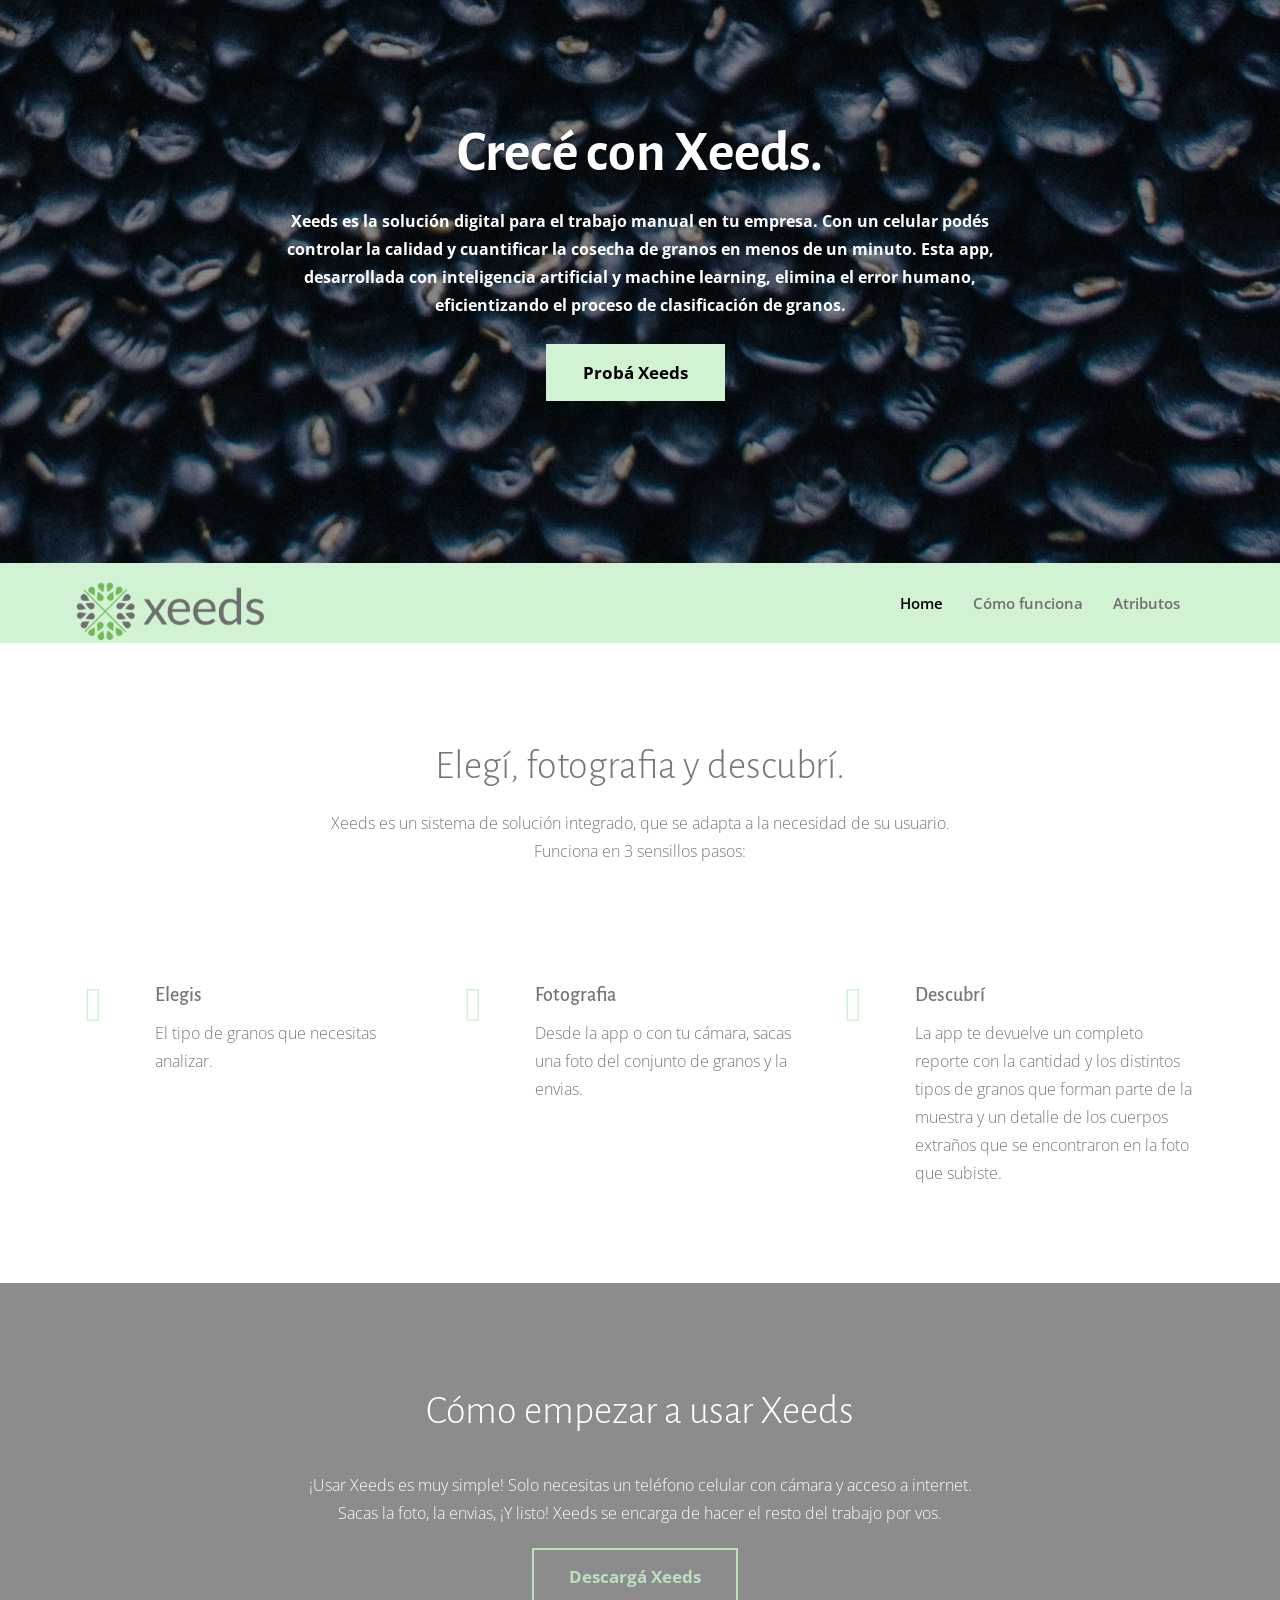
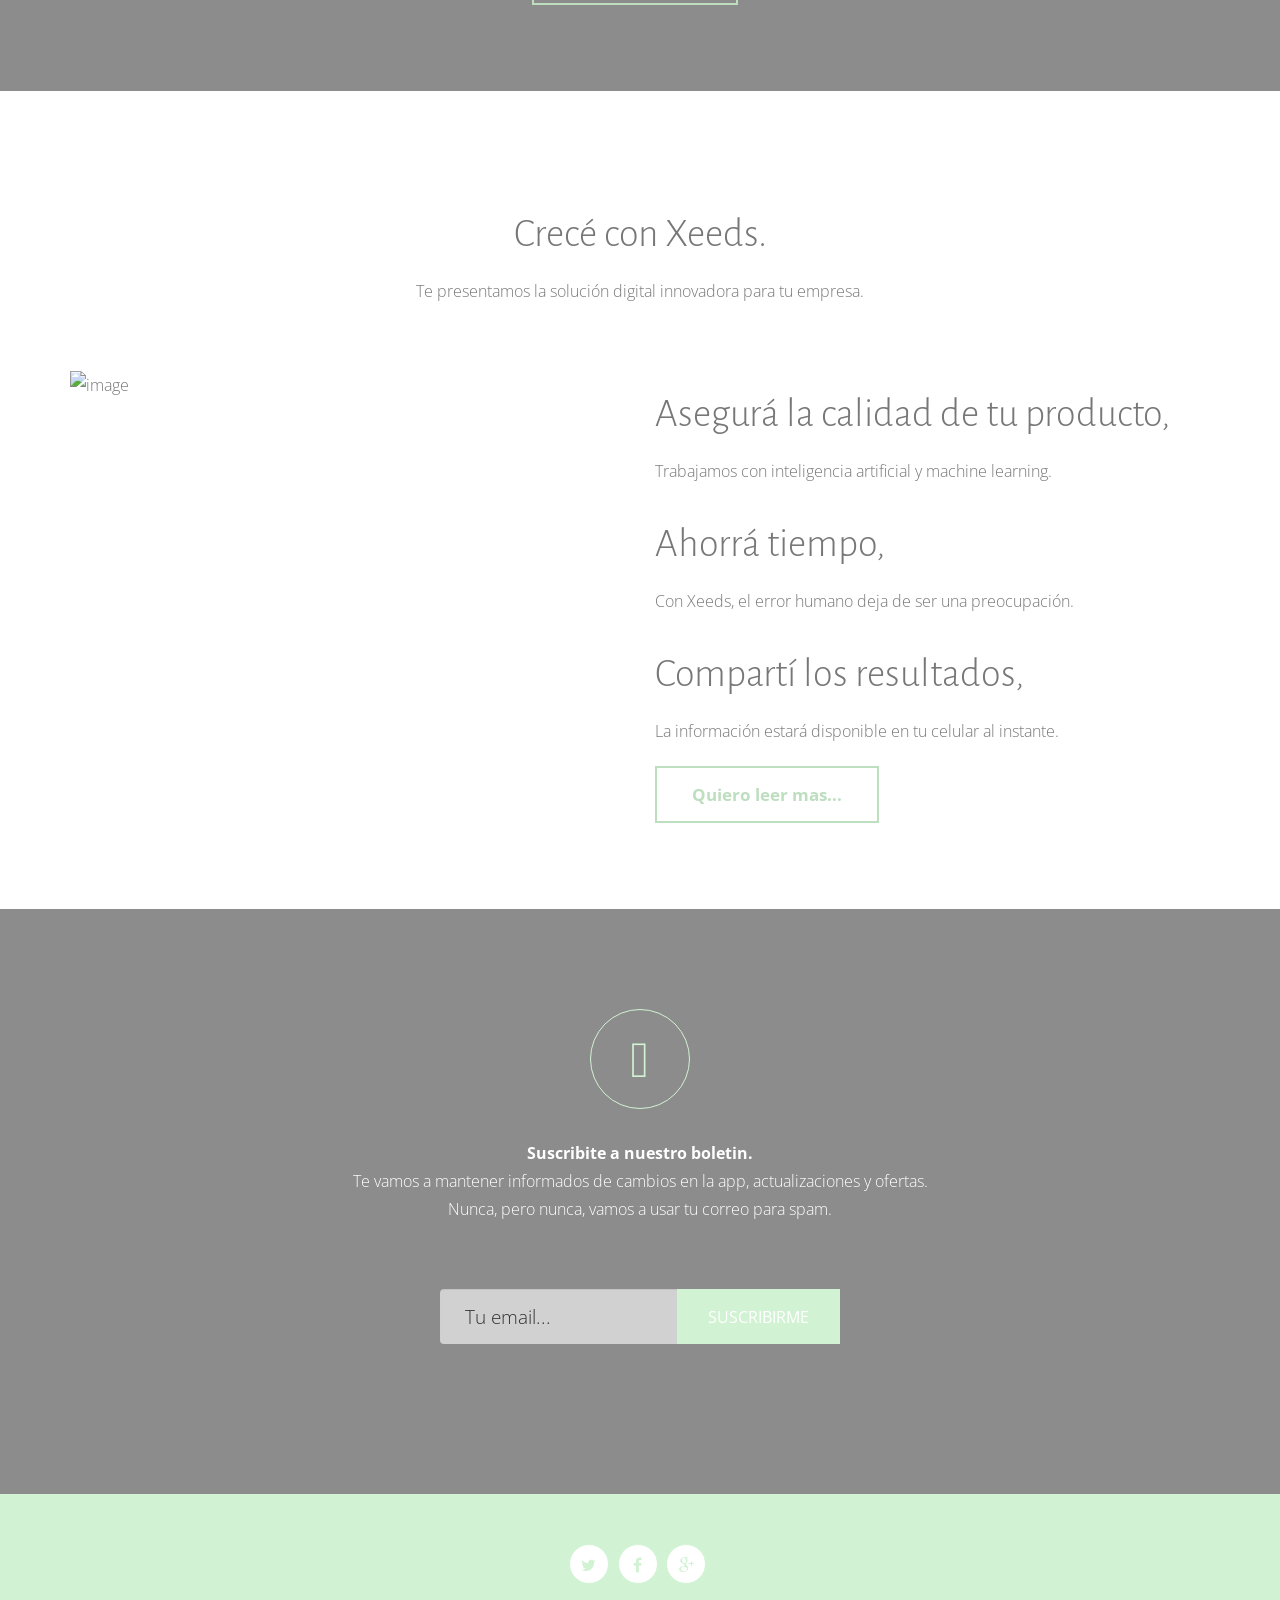
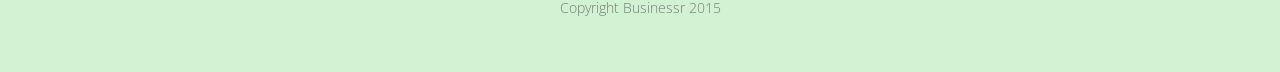
==== commit 1e1d38a4: "Some changes added" ====
--- a/index.html
+++ b/index.html
@@ -22,6 +22,7 @@
 <!-- Google Fonts --> 
 <link href='http://fonts.googleapis.com/css?family=Open+Sans:400,300,600,700' rel='stylesheet' type='text/css'>
 <link href='http://fonts.googleapis.com/css?family=Alegreya+Sans:100,300,400,700' rel='stylesheet' type='text/css'>
+<!-- /Google Fonts -->
 </head>
   
 <body data-spy="scroll" data-target="#navbar-scroll">
@@ -76,11 +77,11 @@
 				<ul class="nav navbar-nav">
 					<li><a href="#top">Home</a></li>
 					<li><a href="#services">Cómo funciona</a></li>
-					<li><a href="#about-us">About us</a></li> 
-					<li><a href="#portfolios">Portfolio</a></li>
+					<li><a href="#about-us">Atributos</a></li> 
+					<!-- <li><a href="#portfolios">Portfolio</a></li>
 					<li><a href="#clients">Clients</a></li>
-					<li><a href="#pricing">Pricing</a></li>					
-					<li><a href="#contact">Contact</a></li>
+					<li><a href="#pricing">Pricing</a></li> -->
+					<!-- <li><a href="#contact">Contact</a></li> -->
 				</ul>
 			  </div>
 		</div>
@@ -94,7 +95,8 @@
 			<div class="col-md-10 col-md-offset-1 col-sm-12 text-center feature-title">
  
 				<h2>Elegí, fotografia y descubrí.</h2>
-				<p>Xeeds es un sistema de solución integrado, que se adapta a la necesidad de su usuario.</p>
+				<p>Xeeds es un sistema de solución integrado, que se adapta a la necesidad de su usuario.<br>
+				Funciona en 3 sensillos pasos:</p>
 			</div>
 		</div>
 		<div class="row row-feat">
@@ -104,7 +106,7 @@
 				<div class="col-sm-4 feat-list">
 					<i class="pe-7s-config pe-5x pe-va wow fadeInUp"></i>
 					<div class="inner">
-						<h4>Elegí</h4>
+						<h4>Elegis</h4>
 						<p>El tipo de granos que necesitas analizar.</p>
 					</div>
 				</div>
@@ -113,7 +115,7 @@
 					<i class="pe-7s-cloud-upload pe-5x pe-va wow fadeInUp"></i>
 					<div class="inner">
 						<h4>Fotografia</h4>
-						<p>Sacá una foto del conjunto de granos.
+						<p>Desde la app o con tu cámara, sacas una foto del conjunto de granos y la envias.
 						</p>
 					</div>
 				</div>
@@ -122,8 +124,8 @@
 					<i class="pe-7s-display2 pe-5x pe-va wow fadeInUp" data-wow-delay="0.2s"></i>
 					<div class="inner">
 						<h4>Descubrí</h4>
-						<p>Un completo reporte con los distintos tipos de granos que forman parte de la muestra, la cantidad de granos 
-							presentes en la imagen y un detalle de los cuerpos extraños que aparecen allí, siguiendo la regla 1+3+1.</p>
+						<p>La app te devuelve un completo reporte con la cantidad y los distintos tipos de granos que forman parte de la muestra
+							 y un detalle de los cuerpos extraños que se encontraron en la foto que subiste.</p>
 					</div>
 				</div>
 
@@ -185,22 +187,26 @@
 		<div class="row">
 			<div class="col-md-10 col-md-offset-1 col-sm-12 text-center feature-title">
  
-				<h2>About Our Company</h2>
-				<p>Lorem Ipsum is simply dummy text of the printing and typesetting industry. Lorem Ipsum has been the industry's standard dummy text ever since the 1500s.</p>
+				<h2>Crecé con Xeeds.</h2>
+				<p>Te presentamos la solución digital innovadora para tu empresa.</p>
 			</div>
 		</div>
 		<div class="row row-feat">
 	 
 			<div class="col-md-6 feature-2-pic wow fadeInLeft">
-				<img src="images/feature2-image.jpg" alt="image" class="img-responsive">
+				<img src="images/porotos1.jpg" alt="image" class="img-responsive">
 			</div>	
 			 
 			<div class="col-md-6 wow fadeInRight">
-				<h2>Who we are?</h2>
-				<p>Lorem Ipsum is simply dummy text of the printing and typesetting industry. Lorem Ipsum has been the industry's standard dummy text ever since the 1500s, when an unknown printer took a galley of type and scrambled it to make a type specimen book. It has survived not only five centuries, but also the leap into electronic typesetting, remaining essentially unchanged. It was popularised in the 1960s with the release of Letraset.
+				<h2>Asegurá la calidad de tu producto,</h2>
+				<p>Trabajamos con inteligencia artificial y machine learning.
 				</p>
-
-					<div class="btn-section"><a href="" class="btn-default">Read More</a></div>
+				<h2>Ahorrá tiempo,</h2>
+				<p>Con Xeeds, el error humano deja de ser una preocupación.</p>
+				<h2>Compartí los resultados,</h2>
+				<p>La información estará disponible en tu celular al instante.</p>
+
+					<div class="btn-section"><a href="" class="btn-default">Quiero leer mas...</a></div>
 		
 			</div>
 			 			  
@@ -237,7 +243,7 @@
 	</div>
 </div>
  
-<div id="portfolios">
+<!-- <div id="portfolios">
 	<div class="container">
 		<div class="text-center">
 			<h2 class="wow fadeInLeft">Our Profile</h2>
@@ -281,9 +287,9 @@
 			</div>
 		</div>
 	</div>
-</div>
- 
-<div id="clients">
+</div> -->
+ 
+<!-- <div id="clients">
 <div class="action fullscreen parallax" style="background-image:url('images/bg.jpg');" data-img-width="2000" data-img-height="1334" data-diff="100">
 		<div class="overlay downloadSection">
 	<div class="container">
@@ -352,9 +358,9 @@
 	</div>
 </div>
 </div>
-</div>
- 
-<div id="pricing">
+</div> -->
+ 
+<!-- <div id="pricing">
 	<div class="container">
 		<div class="text-center">
 		 
@@ -450,10 +456,10 @@
 
 		</div>
 	</div>
-</div>
+</div> -->
 	 
 
-<div id="contact">
+<!-- <div id="contact">
 	<div class="contact fullscreen parallax" style="background-image:url('images/bg2.jpg');" data-img-width="2000" data-img-height="1334" data-diff="100">
 		<div class="overlay">
 			<div class="container">
@@ -494,7 +500,8 @@
 			</div>
 		</div>
 	</div>
-</div>  
+</div>   -->
+
 <footer id="footer">
 	<div class="container">
 		<div class="col-sm-4 col-sm-offset-4">
--- a/css/styles.css
+++ b/css/styles.css
@@ -6,7 +6,7 @@
 :root {
 	--xeeds-theme-color: rgb(210, 242, 212);
 	--xeeds-theme-color2: rgb(190, 222, 192);
-	--xeeds-text-color: rgb(5, 8, 56);
+	--xeeds-text-color: black;
 	--xeeds-text-color2: #706f6f;
 	--xeeds-text-color3: rgb(145, 145, 145);
   }
@@ -560,7 +560,7 @@
 	font-size: 40px;
 }
 #footer {
-	background: #fff;
+	background: var(--xeeds-theme-color);
 	padding: 50px 0 50px;
 }
 .social ul {
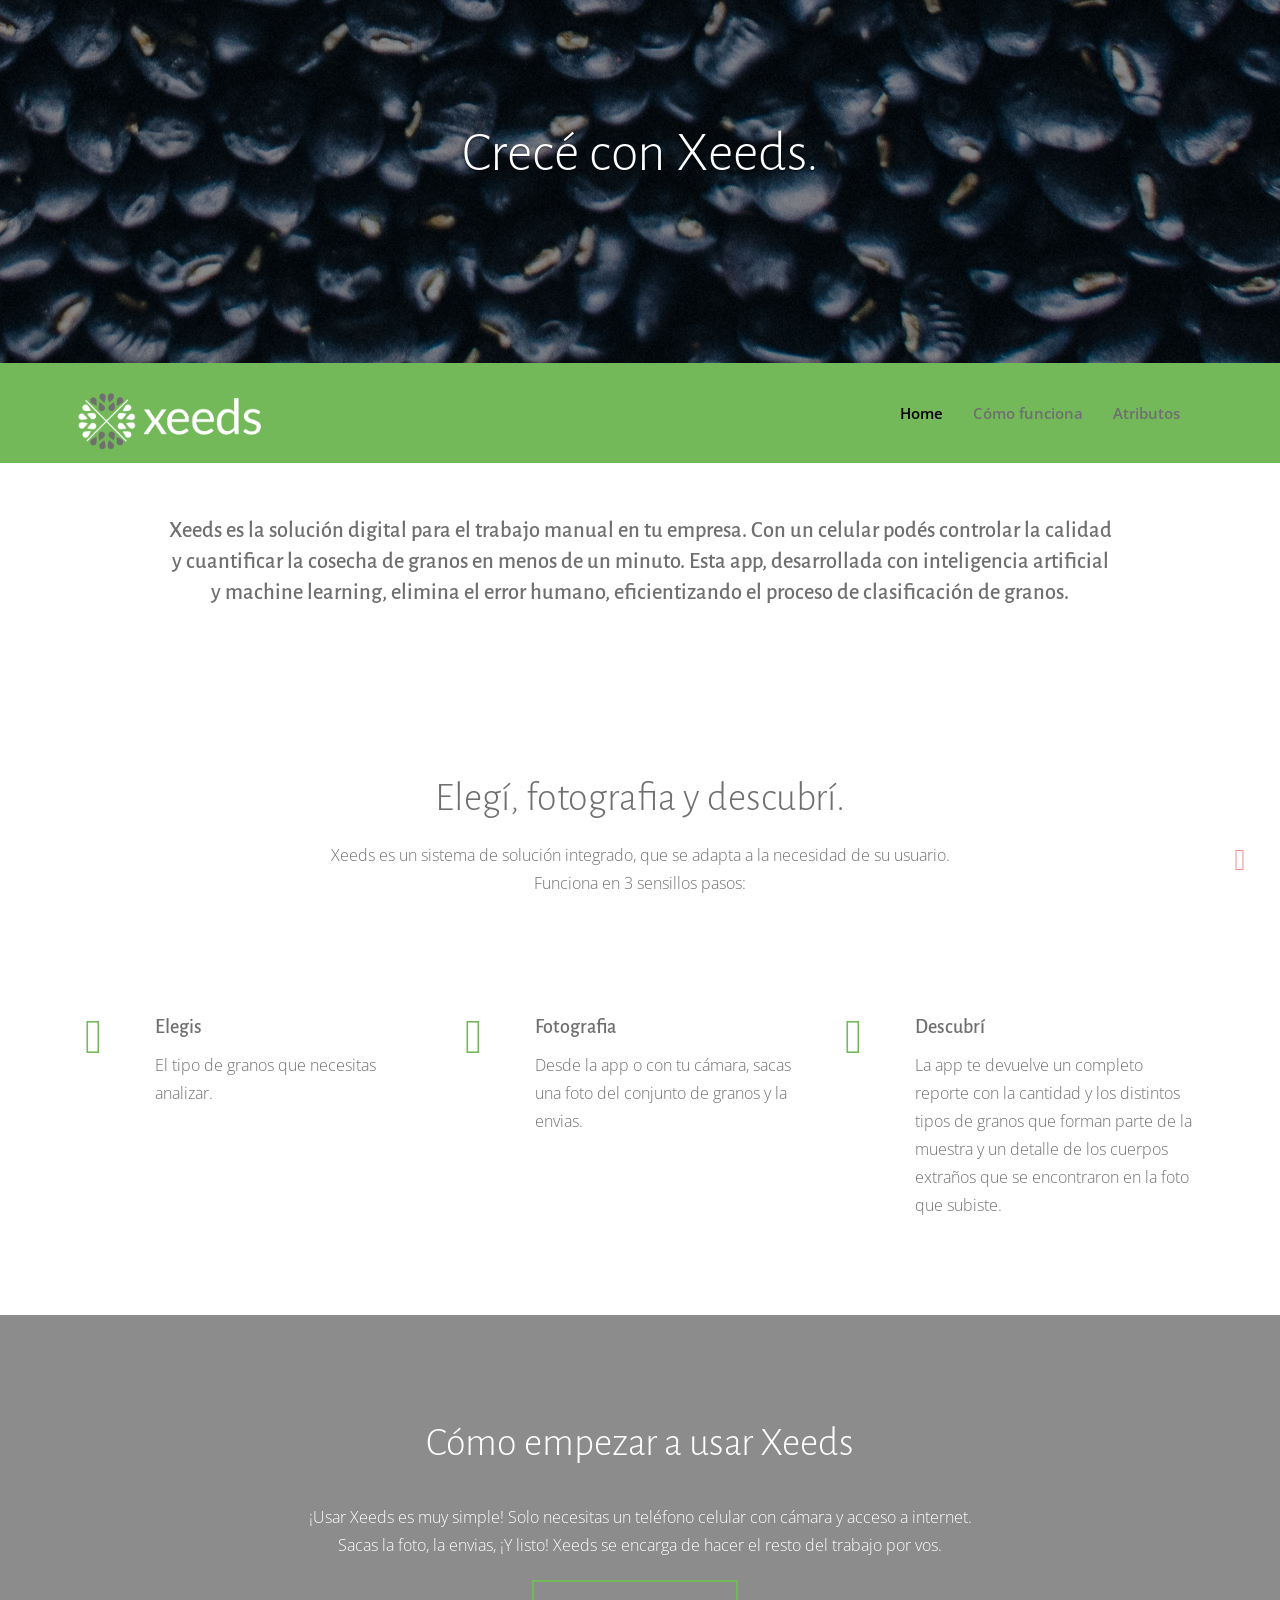
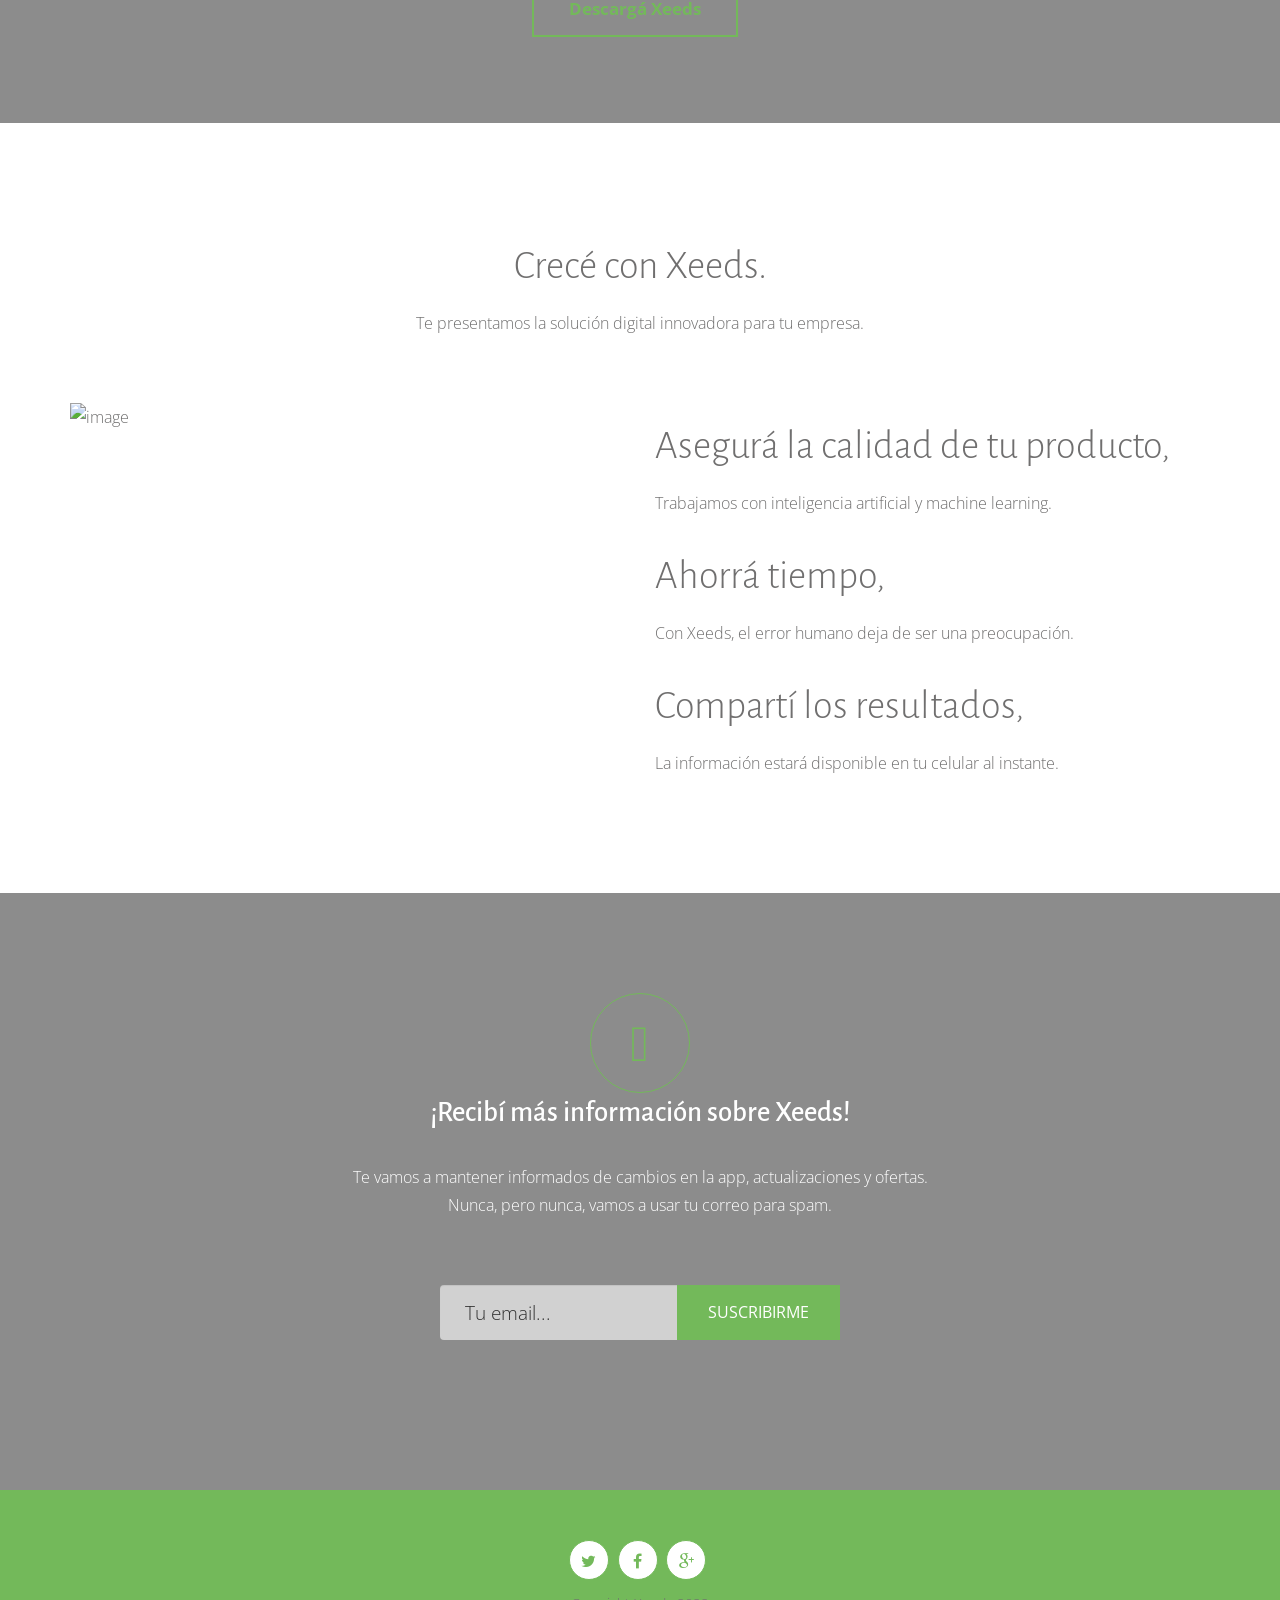
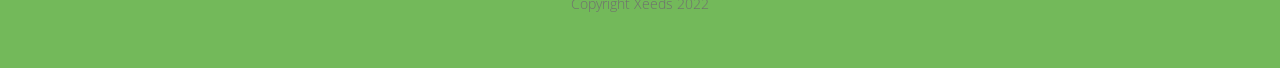
==== commit 564a7069: "Major changes. Fonts not fully implemented." ====
--- a/index.html
+++ b/index.html
@@ -22,7 +22,16 @@
 <!-- Google Fonts --> 
 <link href='http://fonts.googleapis.com/css?family=Open+Sans:400,300,600,700' rel='stylesheet' type='text/css'>
 <link href='http://fonts.googleapis.com/css?family=Alegreya+Sans:100,300,400,700' rel='stylesheet' type='text/css'>
-<!-- /Google Fonts -->
+
+<!-- <link rel="preconnect" href="https://fonts.googleapis.com">
+<link rel="preconnect" href="https://fonts.gstatic.com" crossorigin>
+<link href="https://fonts.googleapis.com/css2?family=Lato:ital@0;1&display=swap" rel="stylesheet" type='text/css'> -->
+
+<!-- <link rel="preconnect" href="https://fonts.googleapis.com">
+<link rel="preconnect" href="https://fonts.gstatic.com" crossorigin>
+<link href="https://fonts.googleapis.com/css2?family=Lato:ital,wght@0,100;0,300;0,400;0,700;1,100;1,300;1,400;1,700&display=swap" rel="stylesheet" 
+type="text/css"> -->
+
 </head>
   
 <body data-spy="scroll" data-target="#navbar-scroll">
@@ -36,20 +45,20 @@
 			<div class="row">
 				<div class="col-md-8 col-md-offset-2 text-center">
   
-						<h1 class="wow fadeInLeft">
-						<b>Crecé con Xeeds.</b>
+						<h1 class="wow fadeInDown">
+						Crecé con Xeeds.
 						</h1>
  
-					<div class="landing-text wow fadeInUp">
-						<p><b>Xeeds es la solución digital para el trabajo manual en tu empresa. 
+					<!-- <div class="landing-text wow fadeInUp">
+						<p>Xeeds es la solución digital para el trabajo manual en tu empresa. 
 							Con un celular podés controlar la calidad y cuantificar la cosecha de granos en menos de un minuto. 
-							Esta app, desarrollada con inteligencia artificial y machine learning, elimina el error humano, eficientizando el proceso de clasificación de granos.</b>
+							Esta app, desarrollada con inteligencia artificial y machine learning, elimina el error humano, eficientizando el proceso de clasificación de granos.
 						</p>
-					</div>				  
- 
-					<div class="head-btn wow fadeInLeft">
-						<a href="#" class="btn-primary">Probá Xeeds</a>
-						<!-- <a href="#" class="btn-default">Services</a> -->
+					</div>				   -->
+ 
+					<div class="head-btn wow fadeInRight">
+						<!-- <a href="#" class="btn-primary">Probá Xeeds</a>
+						<a href="#" class="btn-default">Services</a> -->
 					</div>
 	<br/>
 	<br/>
@@ -70,7 +79,7 @@
 				  <span class="icon-bar"></span>
 				  <span class="icon-bar"></span>
 				</button>
-				<a class="navbar-brand site-name" href="#top"><img src="images/xeeds-logo.png" alt="xeeds-logo"></a>
+				<a class="navbar-brand site-name" href="#top"><img src="images/xeeds-logo_negativo.png" alt="xeeds-logo"></a>
 			  </div>
 	 
 			  <div id="navbar-scroll" class="collapse navbar-collapse navbar-themers navbar-right">
@@ -87,20 +96,34 @@
 		</div>
 	</nav>
 </div>
- 
- 
-<div id="services">
+
+<div id="description">
 	<div class="container">
 		<div class="row">
 			<div class="col-md-10 col-md-offset-1 col-sm-12 text-center feature-title">
- 
-				<h2>Elegí, fotografia y descubrí.</h2>
+				<h3><br>
+					Xeeds es la solución digital para el trabajo manual en tu empresa. 
+					Con un celular podés controlar la calidad y cuantificar la cosecha de granos en menos de un minuto. 
+					Esta app, desarrollada con inteligencia artificial y machine learning, elimina el error humano, 
+					eficientizando el proceso de clasificación de granos.
+				</h3>
+			</div>
+		</div>
+	</div>
+</div>
+ 
+ 
+<div id="services">
+	<div class="container">
+		<div class="row">
+			<div class="col-md-10 col-md-offset-1 col-sm-12 text-center feature-title">
+				<h2><br>Elegí, fotografia y descubrí.</h2>
 				<p>Xeeds es un sistema de solución integrado, que se adapta a la necesidad de su usuario.<br>
 				Funciona en 3 sensillos pasos:</p>
 			</div>
 		</div>
+
 		<div class="row row-feat">
-			
 			<div class="col-md-12">
  
 				<div class="col-sm-4 feat-list">
@@ -206,7 +229,7 @@
 				<h2>Compartí los resultados,</h2>
 				<p>La información estará disponible en tu celular al instante.</p>
 
-					<div class="btn-section"><a href="" class="btn-default">Quiero leer mas...</a></div>
+					<!-- <div class="btn-section"><a href="" class="btn-default">Quiero leer mas...</a></div> -->
 		
 			</div>
 			 			  
@@ -225,7 +248,8 @@
 				<i class="pe-7s-mail pe-va letter wow fadeInUp"></i>
 				</div>
 				<div class="col-md-8 col-md-offset-2 text-center">
-					<p><b>Suscribite a nuestro boletin.</b><br>Te vamos a mantener informados de cambios en la app, actualizaciones y ofertas.<br>
+					<h2>¡Recibí más información sobre Xeeds!</h2>
+					<p>Te vamos a mantener informados de cambios en la app, actualizaciones y ofertas.<br>
 					Nunca, pero nunca, vamos a usar tu correo para spam.</p>
  
 					<div class="subscribe-form wow fadeInUp">
@@ -513,7 +537,7 @@
 						<li><a class="wow fadeInUp" href="https://plus.google.com/" data-wow-delay="0.4s"><i class="fa fa-google-plus"></i></a></li> 
 					</ul>
 				</div>	
-			<div class="text-center wow fadeInUp" style="font-size: 14px;">Copyright Businessr 2015</div>
+			<div class="text-center wow fadeInUp" style="font-size: 14px;">Copyright Xeeds 2022</div>
 			<a href="#" class="scrollToTop"><i class="pe-7s-up-arrow pe-va"></i></a>
 		</div>	
 	</div>	
--- a/css/styles.css
+++ b/css/styles.css
@@ -3,12 +3,14 @@
 * custom styles
 **/
 
+
+
 :root {
-	--xeeds-theme-color: rgb(210, 242, 212);
-	--xeeds-theme-color2: rgb(190, 222, 192);
+	--xeeds-green: #73b95a;
+	--xeeds-darkgreen: #418728;
+	--xeeds-grey: #706f6f;
 	--xeeds-text-color: black;
-	--xeeds-text-color2: #706f6f;
-	--xeeds-text-color3: rgb(145, 145, 145);
+	--xeeds-text-color3: #706f6f;
   }
 
 
@@ -19,12 +21,13 @@
 body {
 	height:100%;	
 	font-family: 'Open Sans', sans-serif;
+	/* font-family: 'Lato', sans-serif; */
 	font-weight: 300;
 	padding:0;
 	margin:0;
 	font-size:16px;
 	line-height: 28px;
-	color: #777; 
+	color: var(--xeeds-grey); 
 	background: #fff;
 	overflow-x:hidden;
 	position: relative;
@@ -47,7 +50,7 @@
 	margin:0;
 }
 a {
-	color: var(--xeeds-theme-color);
+	color: var(--xeeds-green);
 	outline: 0;
 	font-weight: bold;
 	-webkit-transition: all .8s ease;
@@ -60,7 +63,7 @@
 	transition: all .8s ease;
 }
 .highlight {
-	color: var(--xeeds-theme-color);
+	color: var(--xeeds-green);
 }
  
 .fullscreen {
@@ -81,14 +84,14 @@
 	z-index: 999;
 }
 .navbar-default {
-	background: var(--xeeds-theme-color);
-	padding: 15px 0;
+	background: var(--xeeds-green);
+	padding: 25px;
 }
 .navbar-default .navbar-brand {
     padding: 0px;
 }
 .navbar-default .navbar-nav > li > a {
-    color: var(--xeeds-text-color2);
+    color: var(--xeeds-grey);
 	/* rgba(255, 255, 255, 0.61); */
 	
     font-weight: 600;
@@ -112,14 +115,14 @@
 	line-height: 20px;
 	padding: 15px 35px;
 	height: 50px;
-	border: 2px solid var(--xeeds-theme-color2);
+	border: 2px solid var(--xeeds-green);
 	background: transparent;
 	transition: all 0.4s;
-	color: var(--xeeds-theme-color2);
+	color: var(--xeeds-green);
 }
 .btn-default:hover, .btn-default:focus, .btn-default:active, .btn-default.active, .open > .dropdown-toggle.btn-default {
-	border: 2px solid var(--xeeds-theme-color2);
-	background: var(--xeeds-theme-color2);
+	border: 2px solid var(--xeeds-green);
+	background: var(--xeeds-green);
 	color: var(--xeeds-text-color);
 }
 .btn-primary {
@@ -129,15 +132,15 @@
 	line-height: 20px;
 	padding: 15px 35px;
 	height: 50px;
-	border: 2px solid var(--xeeds-theme-color);
-	background: var(--xeeds-theme-color);
+	border: 2px solid var(--xeeds-green);
+	background: var(--xeeds-green);
 	transition: all 0.4s;
 	color: var(--xeeds-text-color);
 }
 .btn-primary:hover, .btn-primary:focus, .btn-primary:active, .btn-primary.active, .open > .dropdown-toggle.btn-primary {
-	border: 2px solid var(--xeeds-theme-color);
+	border: 2px solid var(--xeeds-green);
 	background: transparent;
-	color: var(--xeeds-theme-color);
+	color: var(--xeeds-green);
 }
 .btn-secondary {
 	font-size: 20px;
@@ -146,13 +149,13 @@
 	padding: 20px 50px;
 	height: 65px;
 	border: none;
-	background: #3eb0f7;
+	background: var(--xeeds-darkgreen);
 	transition: all 0.4s;
 	color: var(--xeeds-text-color);
 	border-radius: 4px;
 }
 .btn-secondary:hover, .btn-secondary:focus, .btn-secondary:active, .btn-secondary.active, .open > .dropdown-toggle.btn-secondary {
-	background: #1f96e0;
+	background: var(--xeeds-darkgreen);
 	color: var(--xeeds-text-color)
 }
 .site-name img{
@@ -205,7 +208,7 @@
 	margin-right: 10px;
 }
 .option:hover {
-	color: #3eb0f7;
+	color: var(--xeeds-darkgreen);
 }
 .header-phone {
 	margin: 50px 0 100px;
@@ -245,7 +248,7 @@
 	font-size: 48px;
 	float: left;
 	width: 20%;
-	color: var(--xeeds-theme-color);
+	color: var(--xeeds-green);
 	height: 100%;
 	position: relative;
 	opacity: 0.6;
@@ -254,7 +257,7 @@
 	top: 10px;
 }
 .feat-list:hover i {
-	color: #3eb0f7;
+	color: var(--xeeds-darkgreen);
 	-webkit-transition: all .8s ease;
 	transition: all .8s ease;
 }
@@ -283,9 +286,9 @@
 	height: 100px;
 	line-height: 100px;
 	font-size: 50px;
-	color: var(--xeeds-theme-color);
+	color: var(--xeeds-green);
 	border-radius: 5px;
-	border: solid 1px var(--xeeds-theme-color);
+	border: solid 1px var(--xeeds-green);
 	border-radius: 50%;
 }
 .subscribe p {
@@ -315,7 +318,7 @@
 }
 .subscribe-form button {
 	border-radius: 0 4px 4px 0;
-	background-color: var(--xeeds-theme-color);
+	background-color: var(--xeeds-green);
 	color: #ffffff;
 	font-size: 1em;
 	line-height: 52px;
@@ -332,7 +335,7 @@
 	height: 55px;
 }
 .subscribe-form .btn:hover {
-	background-color: #1f96e0;
+	background-color: var(--xeeds-darkgreen);
 	color: #fff;
 	-webkit-transition: all .8s ease;
 	transition: all .8s ease;
@@ -356,7 +359,7 @@
     width: 100px;
     height: 3px;
     margin: 0 auto;
-    background: var(--xeeds-theme-color);
+    background: var(--xeeds-green);
 }
 .portfolio {
     padding-top: 50px;
@@ -376,7 +379,7 @@
 	transition: all .8s ease;
 }
 .portfolio .screen img:hover {
-	border: solid 5px var(--xeeds-theme-color);
+	border: solid 5px var(--xeeds-green);
 	-webkit-transition: all .8s ease;
 	transition: all .8s ease;
 }
@@ -487,10 +490,10 @@
 }
 .clients-item .client-info .company {
 	font-style: italic;
-	color: var(--xeeds-theme-color);
+	color: var(--xeeds-green);
 }
 .owl-theme .owl-controls .owl-page span{
-	background: var(--xeeds-theme-color);
+	background: var(--xeeds-green);
 }
 .action {
 	color: #fff;
@@ -514,13 +517,13 @@
 	border-radius: 4px;
 } 
 .iphone {
-	background: #3eb0f7;
+	background: var(--xeeds-darkgreen);
 	transition: all 0.3s ease;
 	-webkit-transition: all 0.3s ease;
 	-moz-transition: all 0.3s ease;
 }
 .iphone:hover {
-	background-color: #1f96e0;
+	background-color: var(--xeeds-darkgreen);
 	transition: all 0.3s ease;
 	-webkit-transition: all 0.3s ease;
 	-moz-transition: all 0.3s ease;
@@ -560,7 +563,7 @@
 	font-size: 40px;
 }
 #footer {
-	background: var(--xeeds-theme-color);
+	background: var(--xeeds-green);
 	padding: 50px 0 50px;
 }
 .social ul {
@@ -576,17 +579,17 @@
 	width: 40px;
 	height: 40px;
 	line-height: 40px;
-	color: var(--xeeds-theme-color);
+	color: var(--xeeds-green);
 	border-radius: 5px;
 	background: #fff;
-	border: solid 1px var(--xeeds-theme-color);
+	border: solid 1px var(--xeeds-green);
 	-webkit-transition: all .8s ease;
 	transition: all .8s ease;
 	border-radius: 50%;
 }
 .social li a:hover {
 	color: #fff;
-	background: #3eb0f7;
+	background: var(--xeeds-darkgreen);
 }
 .scrollToTop{
 	width: 40px; 
@@ -601,7 +604,7 @@
 	display: none;
 }
 .scrollToTop:hover{
-	color: var(--xeeds-theme-color);
+	color: var(--xeeds-green);
 }
 .control-group .controls {
 	overflow-x: hidden;
@@ -616,7 +619,7 @@
     width: 100px;
     height: 3px;
     margin: 0 auto;
-    background: var(--xeeds-theme-color);
+    background: var(--xeeds-green);
 }
 .price-box {
 	border: solid 1px #DEDEDE;
@@ -647,7 +650,7 @@
 	bottom: 0px;
 }
 .price-group .price {
-	color: var(--xeeds-theme-color);
+	color: var(--xeeds-green);
 	font-size: 46px;
 	font-weight: 500;
 }
@@ -666,13 +669,13 @@
 	font-size: 17px;
 	padding: 7px 35px;
 	height: 40px;
-	background: var(--xeeds-theme-color);
+	background: var(--xeeds-green);
 	transition: all 0.4s;
 	color: var(--xeeds-text-color);
 	border-radius: 0;	
 }
 .btn-price:hover {
-	background: #1f96e0;
+	background: var(--xeeds-darkgreen);
 	color: var(--xeeds-text-color);
 }
 #contact {
@@ -698,7 +701,7 @@
 	margin-left: 15px;
 	position: absolute; 
 	left: 0;
-	color: var(--xeeds-theme-color); 
+	color: var(--xeeds-green); 
 	font-size: 25px;
 	line-height: 30px;
 }
@@ -729,7 +732,7 @@
 }
 #contact-form .btn {
 	height: 55px;
-	background-color: var(--xeeds-theme-color);
+	background-color: var(--xeeds-green);
 	color: #ffffff;
 	font-size: 17px !important;
 	line-height: 18px;
@@ -743,7 +746,7 @@
 	width: auto;
 }
 #contact-form .btn:hover {
-	background-color: #1f96e0;
+	background-color: var(--xeeds-darkgreen);
 	-webkit-transition: all .8s ease;
 	transition: all .8s ease;
 }
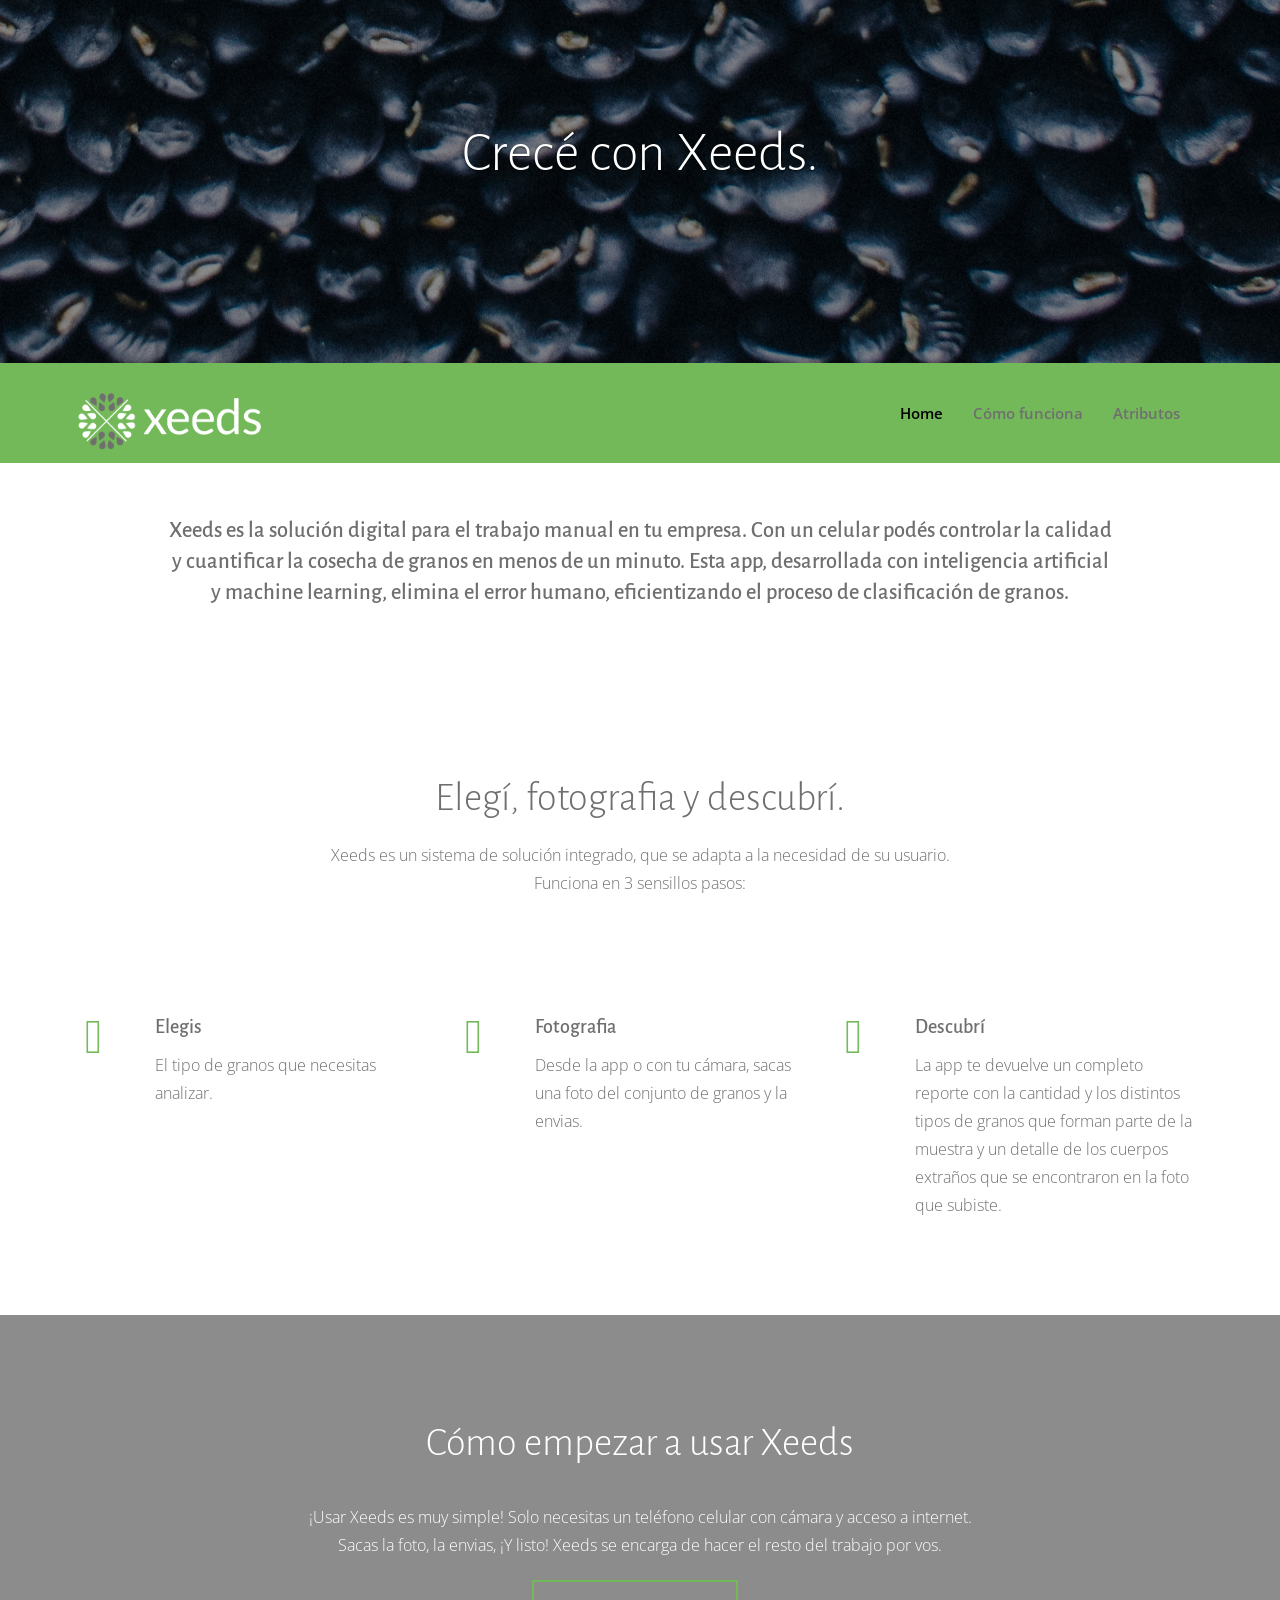
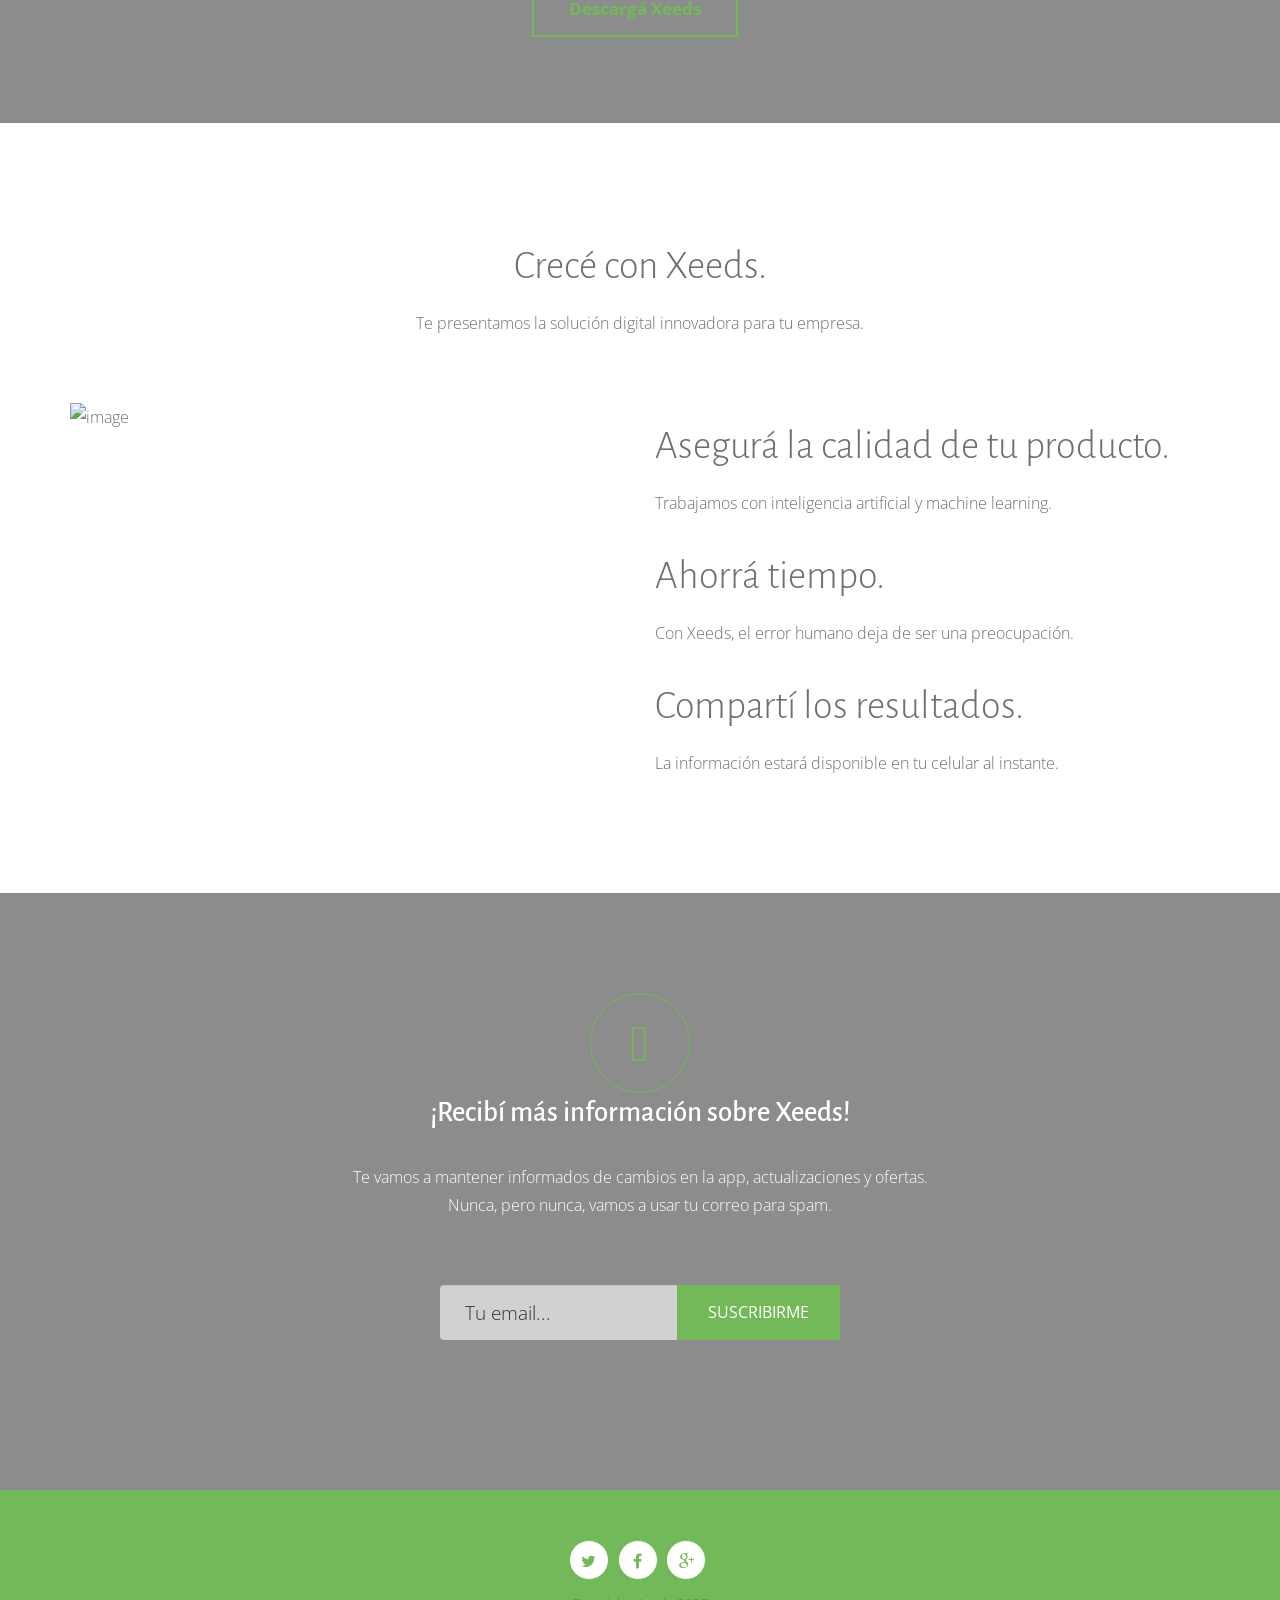
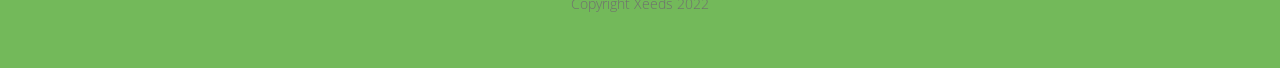
==== commit 4115cd91: "Small update index.html" ====
--- a/index.html
+++ b/index.html
@@ -221,12 +221,12 @@
 			</div>	
 			 
 			<div class="col-md-6 wow fadeInRight">
-				<h2>Asegurá la calidad de tu producto,</h2>
+				<h2>Asegurá la calidad de tu producto.</h2>
 				<p>Trabajamos con inteligencia artificial y machine learning.
 				</p>
-				<h2>Ahorrá tiempo,</h2>
+				<h2>Ahorrá tiempo.</h2>
 				<p>Con Xeeds, el error humano deja de ser una preocupación.</p>
-				<h2>Compartí los resultados,</h2>
+				<h2>Compartí los resultados.</h2>
 				<p>La información estará disponible en tu celular al instante.</p>
 
 					<!-- <div class="btn-section"><a href="" class="btn-default">Quiero leer mas...</a></div> -->
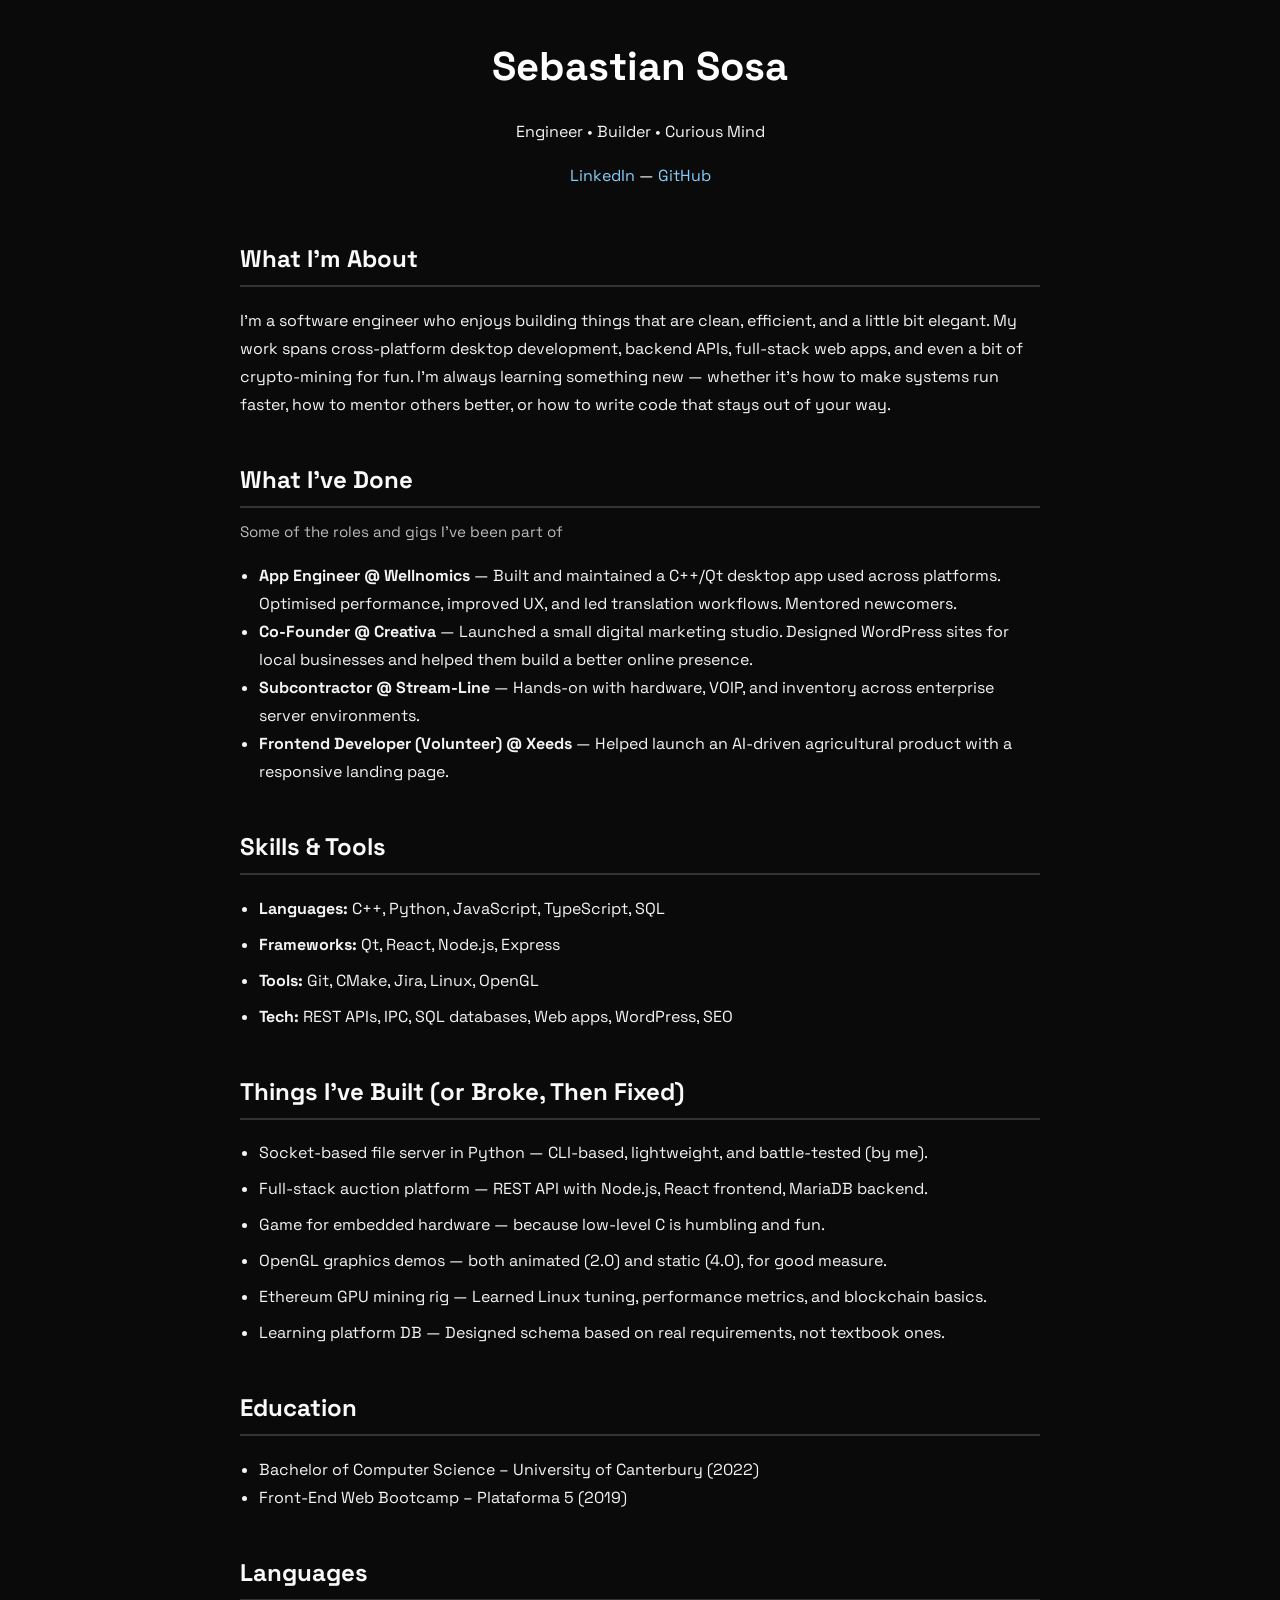
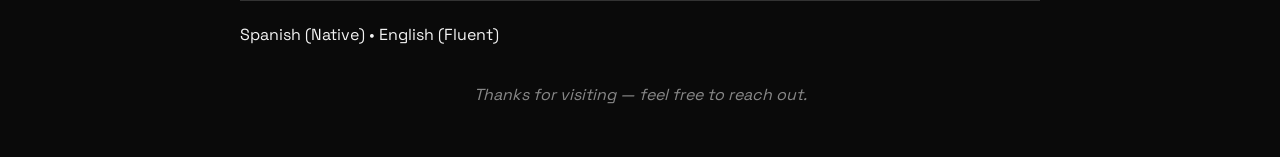
==== commit 688a6f66: "Html file renamed to index. Readme discarded as not needed." ====
--- a/index.html
+++ b/index.html
@@ -1,561 +1,130 @@
 <!DOCTYPE html>
-<html>
+<html lang="en">
 <head>
- 
-<title>Xeeds</title>
-<head profile="http://www.w3.org/2005/10/profile">
-	<link rel="icon" 
-		  type="image/png" 
-		  href="images/favicon-32x32.png">
-<meta name="viewport" content="width=device-width, initial-scale=1, maximum-scale=1, user-scalable=no">
+  <meta charset="UTF-8" />
+  <meta name="viewport" content="width=device-width, initial-scale=1.0" />
+  <title>Sebastian Sosa — Engineer, Builder, Curious Mind</title>
+  <style>
+    body {
+      font-family: 'Space Grotesk', sans-serif;
+      margin: 0;
+      padding: 2rem;
+      background-color: #0a0a0a;
+      color: #f4f4f4;
+      line-height: 1.75;
+      max-width: 800px;
+      margin-inline: auto;
+    }
+    header {
+      text-align: center;
+      margin-bottom: 3rem;
+    }
+    h1 {
+      font-size: 2.5rem;
+      margin: 0;
+      color: #ffffff;
+    }
+    h2 {
+      border-bottom: 2px solid #333;
+      padding-bottom: 0.3rem;
+      margin-top: 2.5rem;
+      color: #fafafa;
+    }
+    a {
+      color: #87cefa;
+      text-decoration: none;
+    }
+    a:hover {
+      text-decoration: underline;
+    }
+    ul {
+      padding-left: 1.2rem;
+    }
+    .subtitle {
+      font-size: 0.95rem;
+      color: #bbbbbb;
+      margin-top: -0.5rem;
+      margin-bottom: 1rem;
+    }
+    section {
+      margin-bottom: 2rem;
+    }
+    .project-list li, .skill-list li {
+      margin-bottom: 0.5rem;
+    }
+    .note {
+      font-style: italic;
+      color: #888;
+      text-align: center;
+    }
+  </style>
+  <link href="https://fonts.googleapis.com/css2?family=Space+Grotesk:wght@400;600&display=swap" rel="stylesheet">
+</head>
+<body>
+  <header>
+    <h1>Sebastian Sosa</h1>
+    <p>Engineer • Builder • Curious Mind</p>
+    <p>
+      <a href="https://linkedin.com/in/sebastiansosa1" target="_blank">LinkedIn</a> —
+      <a href="https://github.com/sebastiansosa1" target="_blank">GitHub</a>
+    </p>
+  </header>
 
-<!-- CSS Files -->
-<link href="css/bootstrap.min.css" rel="stylesheet" media="screen">
-<link href="css/font-awesome.min.css" rel="stylesheet">
-<link href="fonts/icon-7-stroke/css/pe-icon-7-stroke.css" rel="stylesheet">
-<link href="css/animate.css" rel="stylesheet" media="screen">
-<link href="css/owl.theme.css" rel="stylesheet">
-<link href="css/owl.carousel.css" rel="stylesheet">
- 
-<link href="css/styles.css" rel="stylesheet" media="screen">    
+  <section>
+    <h2>What I'm About</h2>
+    <p>
+      I'm a software engineer who enjoys building things that are clean, efficient, and a little bit elegant. My work spans cross-platform desktop development, backend APIs, full-stack web apps, and even a bit of crypto-mining for fun. I'm always learning something new — whether it's how to make systems run faster, how to mentor others better, or how to write code that stays out of your way.
+    </p>
+  </section>
 
-<!-- Google Fonts --> 
-<link href='http://fonts.googleapis.com/css?family=Open+Sans:400,300,600,700' rel='stylesheet' type='text/css'>
-<link href='http://fonts.googleapis.com/css?family=Alegreya+Sans:100,300,400,700' rel='stylesheet' type='text/css'>
+  <section>
+    <h2>What I've Done</h2>
+    <p class="subtitle">Some of the roles and gigs I've been part of</p>
+    <ul>
+      <li><strong>App Engineer @ Wellnomics</strong> — Built and maintained a C++/Qt desktop app used across platforms. Optimised performance, improved UX, and led translation workflows. Mentored newcomers.</li>
+      <li><strong>Co-Founder @ Creativa</strong> — Launched a small digital marketing studio. Designed WordPress sites for local businesses and helped them build a better online presence.</li>
+      <li><strong>Subcontractor @ Stream-Line</strong> — Hands-on with hardware, VOIP, and inventory across enterprise server environments.</li>
+      <li><strong>Frontend Developer (Volunteer) @ Xeeds</strong> — Helped launch an AI-driven agricultural product with a responsive landing page.</li>
+    </ul>
+  </section>
 
-<!-- <link rel="preconnect" href="https://fonts.googleapis.com">
-<link rel="preconnect" href="https://fonts.gstatic.com" crossorigin>
-<link href="https://fonts.googleapis.com/css2?family=Lato:ital@0;1&display=swap" rel="stylesheet" type='text/css'> -->
+  <section>
+    <h2>Skills & Tools</h2>
+    <ul class="skill-list">
+      <li><strong>Languages:</strong> C++, Python, JavaScript, TypeScript, SQL</li>
+      <li><strong>Frameworks:</strong> Qt, React, Node.js, Express</li>
+      <li><strong>Tools:</strong> Git, CMake, Jira, Linux, OpenGL</li>
+      <li><strong>Tech:</strong> REST APIs, IPC, SQL databases, Web apps, WordPress, SEO</li>
+    </ul>
+  </section>
 
-<!-- <link rel="preconnect" href="https://fonts.googleapis.com">
-<link rel="preconnect" href="https://fonts.gstatic.com" crossorigin>
-<link href="https://fonts.googleapis.com/css2?family=Lato:ital,wght@0,100;0,300;0,400;0,700;1,100;1,300;1,400;1,700&display=swap" rel="stylesheet" 
-type="text/css"> -->
+  <section>
+    <h2>Things I've Built (or Broke, Then Fixed)</h2>
+    <ul class="project-list">
+      <li>Socket-based file server in Python — CLI-based, lightweight, and battle-tested (by me).</li>
+      <li>Full-stack auction platform — REST API with Node.js, React frontend, MariaDB backend.</li>
+      <li>Game for embedded hardware — because low-level C is humbling and fun.</li>
+      <li>OpenGL graphics demos — both animated (2.0) and static (4.0), for good measure.</li>
+      <li>Ethereum GPU mining rig — Learned Linux tuning, performance metrics, and blockchain basics.</li>
+      <li>Learning platform DB — Designed schema based on real requirements, not textbook ones.</li>
+    </ul>
+  </section>
 
-</head>
-  
-<body data-spy="scroll" data-target="#navbar-scroll">
- 
- <div id="top"></div>
- 
-<div class="fullscreen landing parallax" style="background-image:url('images/bg.jpg');" data-img-width="2000" data-img-height="1325" data-diff="100">
-	
-	<div class="overlay">
-		<div class="container">
-			<div class="row">
-				<div class="col-md-8 col-md-offset-2 text-center">
-  
-						<h1 class="wow fadeInDown">
-						Crecé con Xeeds.
-						</h1>
- 
-					<!-- <div class="landing-text wow fadeInUp">
-						<p>Xeeds es la solución digital para el trabajo manual en tu empresa. 
-							Con un celular podés controlar la calidad y cuantificar la cosecha de granos en menos de un minuto. 
-							Esta app, desarrollada con inteligencia artificial y machine learning, elimina el error humano, eficientizando el proceso de clasificación de granos.
-						</p>
-					</div>				   -->
- 
-					<div class="head-btn wow fadeInRight">
-						<!-- <a href="#" class="btn-primary">Probá Xeeds</a>
-						<a href="#" class="btn-default">Services</a> -->
-					</div>
-	<br/>
-	<br/>
-				</div> 
-			</div>
-		</div> 
-	</div> 
-</div>
-   
-<!-- NAVIGATION -->
-<div id="menu">
-	<nav class="navbar-wrapper navbar-default" role="navigation">
-		<div class="container">
-			  <div class="navbar-header">
-				<button type="button" class="navbar-toggle" data-toggle="collapse" data-target=".navbar-themers">
-				  <span class="sr-only">Toggle navigation</span>
-				  <span class="icon-bar"></span>
-				  <span class="icon-bar"></span>
-				  <span class="icon-bar"></span>
-				</button>
-				<a class="navbar-brand site-name" href="#top"><img src="images/xeeds-logo_negativo.png" alt="xeeds-logo"></a>
-			  </div>
-	 
-			  <div id="navbar-scroll" class="collapse navbar-collapse navbar-themers navbar-right">
-				<ul class="nav navbar-nav">
-					<li><a href="#top">Home</a></li>
-					<li><a href="#services">Cómo funciona</a></li>
-					<li><a href="#about-us">Atributos</a></li> 
-					<!-- <li><a href="#portfolios">Portfolio</a></li>
-					<li><a href="#clients">Clients</a></li>
-					<li><a href="#pricing">Pricing</a></li> -->
-					<!-- <li><a href="#contact">Contact</a></li> -->
-				</ul>
-			  </div>
-		</div>
-	</nav>
-</div>
+  <section>
+    <h2>Education</h2>
+    <ul>
+      <li>Bachelor of Computer Science – University of Canterbury (2022)</li>
+      <li>Front-End Web Bootcamp – Plataforma 5 (2019)</li>
+    </ul>
+  </section>
 
-<div id="description">
-	<div class="container">
-		<div class="row">
-			<div class="col-md-10 col-md-offset-1 col-sm-12 text-center feature-title">
-				<h3><br>
-					Xeeds es la solución digital para el trabajo manual en tu empresa. 
-					Con un celular podés controlar la calidad y cuantificar la cosecha de granos en menos de un minuto. 
-					Esta app, desarrollada con inteligencia artificial y machine learning, elimina el error humano, 
-					eficientizando el proceso de clasificación de granos.
-				</h3>
-			</div>
-		</div>
-	</div>
-</div>
- 
- 
-<div id="services">
-	<div class="container">
-		<div class="row">
-			<div class="col-md-10 col-md-offset-1 col-sm-12 text-center feature-title">
-				<h2><br>Elegí, fotografia y descubrí.</h2>
-				<p>Xeeds es un sistema de solución integrado, que se adapta a la necesidad de su usuario.<br>
-				Funciona en 3 sensillos pasos:</p>
-			</div>
-		</div>
+  <section>
+    <h2>Languages</h2>
+    <p>Spanish (Native) • English (Fluent)</p>
+  </section>
 
-		<div class="row row-feat">
-			<div class="col-md-12">
- 
-				<div class="col-sm-4 feat-list">
-					<i class="pe-7s-config pe-5x pe-va wow fadeInUp"></i>
-					<div class="inner">
-						<h4>Elegis</h4>
-						<p>El tipo de granos que necesitas analizar.</p>
-					</div>
-				</div>
-				 
-				<div class="col-sm-4 feat-list">
-					<i class="pe-7s-cloud-upload pe-5x pe-va wow fadeInUp"></i>
-					<div class="inner">
-						<h4>Fotografia</h4>
-						<p>Desde la app o con tu cámara, sacas una foto del conjunto de granos y la envias.
-						</p>
-					</div>
-				</div>
-
-				<div class="col-sm-4 feat-list">
-					<i class="pe-7s-display2 pe-5x pe-va wow fadeInUp" data-wow-delay="0.2s"></i>
-					<div class="inner">
-						<h4>Descubrí</h4>
-						<p>La app te devuelve un completo reporte con la cantidad y los distintos tipos de granos que forman parte de la muestra
-							 y un detalle de los cuerpos extraños que se encontraron en la foto que subiste.</p>
-					</div>
-				</div>
-
-			</div>
-		</div>
-		<!-- <div class="row row-feat">
-			
-			<div class="col-md-12">
-
-			 	<div class="col-sm-4 feat-list">
-					<i class="pe-7s-culture pe-5x pe-va wow fadeInUp" data-wow-delay="0.4s"></i>
-					<div class="inner">
-						<h4>Amazing Design</h4>
-						<p>Contrary to popular belief, Lorem Ipsum is not simply random text. It has roots in a piece of classical Latin literature.</p>
-					</div>
-				</div>
-
-				<div class="col-sm-4 feat-list">
-					<i class="pe-7s-mail-open-file pe-5x pe-va wow fadeInUp" data-wow-delay="0.2s"></i>
-					<div class="inner">
-						<h4>Best Solution</h4>
-						<p>Contrary to popular belief, Lorem Ipsum is not simply random text. It has roots in a piece of classical Latin literature.</p>
-					</div>
-				</div>
-			 
-				<div class="col-sm-4 feat-list">
-					<i class="pe-7s-science pe-5x pe-va wow fadeInUp" data-wow-delay="0.4s"></i>
-					<div class="inner">
-						<h4>Mobile App</h4>
-						<p>Contrary to popular belief, Lorem Ipsum is not simply random text. It has roots in a piece of classical Latin literature.</p>
-					</div>
-				</div>
-			
-				
-			</div>
-		</div> -->
-	</div>
-</div>
- <div id="download">
-	<div class="action fullscreen parallax" style="background-image:url('images/bg2.jpg');" data-img-width="2000" data-img-height="1334" data-diff="100">
-		<div class="overlay downloadSection">
-			<div class="container">
-				<div class="row">
-					<div class="col-md-8 col-md-offset-2 col-sm-12 text-center">
-						<h2 class="wow fadeInLeft">Cómo empezar a usar Xeeds</h2>
-						<p class="download-text wow fadeInRight">¡Usar Xeeds es muy simple! Solo necesitas un teléfono celular con cámara y acceso a internet.<br>
-							Sacas la foto, la envias, ¡Y listo! Xeeds se encarga de hacer el resto del trabajo por vos.
-						</p>
-						<div class="btn-section"><a href="#download" class="btn-default">Descargá Xeeds</a></div>
-					</div>					
-				</div>
-			</div>
-		</div>
-	</div>
-</div>
-  
-<div id="about-us">
-	<div class="container">
-		<div class="row">
-			<div class="col-md-10 col-md-offset-1 col-sm-12 text-center feature-title">
- 
-				<h2>Crecé con Xeeds.</h2>
-				<p>Te presentamos la solución digital innovadora para tu empresa.</p>
-			</div>
-		</div>
-		<div class="row row-feat">
-	 
-			<div class="col-md-6 feature-2-pic wow fadeInLeft">
-				<img src="images/porotos1.jpg" alt="image" class="img-responsive">
-			</div>	
-			 
-			<div class="col-md-6 wow fadeInRight">
-				<h2>Asegurá la calidad de tu producto.</h2>
-				<p>Trabajamos con inteligencia artificial y machine learning.
-				</p>
-				<h2>Ahorrá tiempo.</h2>
-				<p>Con Xeeds, el error humano deja de ser una preocupación.</p>
-				<h2>Compartí los resultados.</h2>
-				<p>La información estará disponible en tu celular al instante.</p>
-
-					<!-- <div class="btn-section"><a href="" class="btn-default">Quiero leer mas...</a></div> -->
-		
-			</div>
-			 			  
-		</div>			  
-  
-	</div>
-</div>
-
- 
-<div id="subscribe">
-	<div class="subscribe fullscreen parallax" style="background-image:url('images/bg.jpg');" data-img-width="1920" data-img-height="1281" data-diff="100">
-		<div class="overlay">
-			<div class="container">
- 
-				<div class="col-md-4 col-md-offset-4 text-center">
-				<i class="pe-7s-mail pe-va letter wow fadeInUp"></i>
-				</div>
-				<div class="col-md-8 col-md-offset-2 text-center">
-					<h2>¡Recibí más información sobre Xeeds!</h2>
-					<p>Te vamos a mantener informados de cambios en la app, actualizaciones y ofertas.<br>
-					Nunca, pero nunca, vamos a usar tu correo para spam.</p>
- 
-					<div class="subscribe-form wow fadeInUp">
-						<form class="news-letter mailchimp" action="" role="form" method="POST">
-						<input type="hidden" name="u" value="">
-						<input type="hidden" name="id" value="">
-						<input class="form-control" type="email" name="" placeholder="Tu email..." required="">
-							<button type="submit" class="subscribe-btn btn">SUSCRIBIRME</button>
-						</form>
-					</div>					
-				</div>
-
-			</div>	
-		</div>
-	</div>
-</div>
- 
-<!-- <div id="portfolios">
-	<div class="container">
-		<div class="text-center">
-			<h2 class="wow fadeInLeft">Our Profile</h2>
-			<div class="title-line wow fadeInRight"></div>
-		</div>
-		<div class="row portfolio">
-			
-			<div id="portfolio" class="owl-carousel">
- 
-				<div class="screen wow fadeInUp">
-					<a href="images/img1.jpg" data-toggle="lightbox"><img src="images/img1.jpg" alt="portfolios"></a>
-				</div>
-				
-				<div class="screen wow fadeInUp" data-wow-delay="0.1s">
-					<a href="images/img2.jpg" data-toggle="lightbox"><img src="images/img2.jpg" alt="portfolios"></a>
-				</div>
-				
-				<div class="screen wow fadeInUp" data-wow-delay="0.2s">
-					<a href="images/img3.jpg" data-toggle="lightbox"><img src="images/img3.jpg" alt="portfolios"></a>
-				</div>
-				
-				<div class="screen wow fadeInUp" data-wow-delay="0.3s">
-					<a href="images/img4.jpg" data-toggle="lightbox"><img src="images/img4.jpg" alt="portfolios"></a>
-				</div>
-				
-				<div class="screen wow fadeInUp" data-wow-delay="0.4s">
-					<a href="images/img5.jpg" data-toggle="lightbox"><img src="images/img5.jpg" alt="portfolios"></a>
-				</div>
-				
-				<div class="screen wow fadeInUp" data-wow-delay="0.5s">
-					<a href="images/img6.jpg" data-toggle="lightbox"><img src="images/img6.jpg" alt="portfolios"></a>
-				</div>			
-				
-				<div class="screen wow fadeInUp" data-wow-delay="0.6s">
-					<a href="images/img7.jpg" data-toggle="lightbox"><img src="images/img7.jpg" alt="portfolios"></a>
-				</div>
-
-				<div class="screen wow fadeInUp" data-wow-delay="0.7s">
-					<a href="images/img8.jpg" data-toggle="lightbox"><img src="images/img8.jpg" alt="portfolios"></a>
-				</div>
-			</div>
-		</div>
-	</div>
-</div> -->
- 
-<!-- <div id="clients">
-<div class="action fullscreen parallax" style="background-image:url('images/bg.jpg');" data-img-width="2000" data-img-height="1334" data-diff="100">
-		<div class="overlay downloadSection">
-	<div class="container">
-		<div class="text-center">
-			<h2 class="wow fadeInLeft">Clients</h2>
-			<div class="title-line wow fadeInRight"></div>
-		</div>
-		<div class="row">
-			<div class="col-sm-10 col-sm-offset-1">	
-			   <div id="owl-clients" class="owl-carousel owl-theme wow fadeInUp">
-				  
-					<div class="clients-item">
-						<div class="client-pic text-center">
-						 
-							<img src="images/client.jpg" alt="client">
-						</div>
-						<div class="box">
-						 
-							<p class="message text-center">
-								"Con Xeeds ahorramos 30 horas de trabajo mensuales."
-							</p>
-						</div>
-						<div class="client-info text-center">
-						 
-							Tom Hanks, <span class="company">Agriseeds (no el actor)</span>	
-						</div>
-					</div>		
-					 
-					<div class="clients-item">
-						<div class="client-pic text-center">
- 
-							<img src="images/client2.jpg" alt="client">
-						</div>
-						<div class="box">
- 
-							<p class="message text-center">
-								"Xeeds es automatozación y precisión en tu mano."
-							</p>
-						</div>
-						<div class="client-info text-center">
- 
-							Fulano de Tal, <span class="company">Nidera</span>	
-						</div>
-					</div>				
-					 
-					<div class="clients-item">
-						<div class="client-pic text-center">
- 
-							<img src="images/client3.jpg" alt="client">
-						</div>
-						<div class="box">
- 
-							<p class="message text-center">
-								"Xeeds no sólo nos ahorra costos, también nos permite incrementar la productividad."
-							</p>
-						</div>
-						<div class="client-info text-center">
- 
-							Chris Russel, <span class="company">Otra empresa de granos</span>	
-						</div>
-					</div>			
-				 
-				</div>
-			</div>	
-		</div>	
-	</div>
-</div>
-</div>
-</div> -->
- 
-<!-- <div id="pricing">
-	<div class="container">
-		<div class="text-center">
-		 
-			<h2 class="wow fadeInLeft">Pricing</h2>
-			<div class="title-line wow fadeInRight"></div>
-		</div>
-		<div class="row pricing-option">
- 
-			<div class="col-sm-4">
-			  <div class="price-box wow fadeInUp">
-			   <div class="price-heading text-center">
-			     
-					 
-					<h3>Basic</h3>
-			   </div>
-			   
-				<div class="price-group text-center">
-					<span class="dollar">$</span>
-					<span class="price">9</span>
-					<span class="time">/mo</span>
-				</div>
-			 
-			   <ul class="price-feature text-center">
-				  <li><strong>100MB</strong> Disk Space</li>
-				  <li><strong>200MB</strong> Bandwidth</li>
-				  <li><strong>2</strong> Subdomains</li>
-				  <li><strong>5</strong> Email Accounts</li>
-				  <li><strike>Webmail Support</strike></li>				  
-			   </ul>
-			   
-			   <div class="price-footer text-center">
-				 <a class="btn btn-price" href="#">BUY NOW</a>
-				</div>	
-			  </div>
-			</div>
-			 
-			<div class="col-sm-4">
-			  <div class="price-box wow fadeInUp" data-wow-delay="0.2s">
-			   <div class="price-heading text-center">
-  
- 
-				<h3>Standard</h3>
-			   </div>
-			    
-				<div class="price-group text-center">
-					<span class="dollar">$</span>
-					<span class="price">19</span>
-					<span class="time">/mo</span>
-				</div>
-			 
-			   <ul class="price-feature text-center">
-				  <li><strong>300MB</strong> Disk Space</li>
-				  <li><strong>400MB</strong> Bandwidth</li>
-				  <li><strong>5</strong> Subdomains</li>
-				  <li><strong>10</strong> Email Accounts</li>
-				  <li><strike>Webmail Support</strike></li>			  
-			   </ul>
- 
-			   <div class="price-footer text-center">
-				 <a class="btn btn-price" href="#">BUY NOW</a>
-				</div>
-			  </div>
-			</div>	
-			 
-			<div class="col-sm-4">
-			  <div class="price-box wow fadeInUp" data-wow-delay="0.4s">
-			   <div class="price-heading text-center">
-			     
-				 
-					<h3>Advance</h3>
-			   </div>
-			    
-				<div class="price-group text-center">
-					<span class="dollar">$</span>
-					<span class="price">29</span>
-					<span class="time">/mo</span>
-				</div>
-			 
-			   <ul class="price-feature text-center">
-				  <li><strong>1GB</strong> Disk Space</li>
-				  <li><strong>1GB</strong> Bandwidth</li>
-				  <li><strong>10</strong> Subdomains</li>
-				  <li><strong>25</strong> Email Accounts</li>
-				  <li>Webmail Support</li>					  
-			   </ul>
-			    
-			   <div class="price-footer text-center">
-				 <a class="btn btn-price" href="#">BUY NOW</a>
-				</div>	
-			  </div>
-			</div>
-			  
-
-		</div>
-	</div>
-</div> -->
-	 
-
-<!-- <div id="contact">
-	<div class="contact fullscreen parallax" style="background-image:url('images/bg2.jpg');" data-img-width="2000" data-img-height="1334" data-diff="100">
-		<div class="overlay">
-			<div class="container">
-				<div class="row contact-row">
-				 
-					<div class="col-sm-5 contact-left wow fadeInUp">
-						<h2><span class="highlight">¿Necesitás más información?<br>Contactanos</span> US</h2>
-							<ul class="ul-address">
-							<li><i class="pe-7s-map-marker"></i>1234 Abcdef Town, Forest Area</br>
-							Mid world 10005
-							</li>
-							<li><i class="pe-7s-phone"></i>+0 (123) 456-7890</br>
-							+0 (123) 456-7890
-							</li>
-							<li><i class="pe-7s-mail"></i><a href="mailto:info@yoursite.com">info@yoursite.com</a></li>
-							<li><i class="pe-7s-look"></i><a href="#">www.yoursite.com</a></li>
-							</ul>	
-								
-					</div>
-					 
-					<div class="col-sm-7 contact-right">
-						<form method="POST" id="contact-form" class="form-horizontal" action="contactengine.php" onSubmit="alert('Thank you for your feedback!');">
-							<div class="form-group">
-							<input type="text" name="Name" id="Name" class="form-control wow fadeInUp" placeholder="Name" required/>
-							</div>
-							<div class="form-group">
-							<input type="text" name="Email" id="Email" class="form-control wow fadeInUp" placeholder="Email" required/>
-							</div>					
-							<div class="form-group">
-							<textarea name="Message" rows="20" cols="20" id="Message" class="form-control input-message wow fadeInUp"  placeholder="Message" required></textarea>
-							</div>
-							<div class="form-group">
-							<input type="submit" name="submit" value="Enviar" class="btn btn-success wow fadeInUp" />
-							</div>
-						</form>		
-					</div>
-				</div>
-			</div>
-		</div>
-	</div>
-</div>   -->
-
-<footer id="footer">
-	<div class="container">
-		<div class="col-sm-4 col-sm-offset-4">
-			 
-				<div class="social text-center">
-					<ul>
-						<li><a class="wow fadeInUp" href="https://twitter.com/"><i class="fa fa-twitter"></i></a></li>
-						<li><a class="wow fadeInUp" href="https://www.facebook.com/" data-wow-delay="0.2s"><i class="fa fa-facebook"></i></a></li>
-						<li><a class="wow fadeInUp" href="https://plus.google.com/" data-wow-delay="0.4s"><i class="fa fa-google-plus"></i></a></li> 
-					</ul>
-				</div>	
-			<div class="text-center wow fadeInUp" style="font-size: 14px;">Copyright Xeeds 2022</div>
-			<a href="#" class="scrollToTop"><i class="pe-7s-up-arrow pe-va"></i></a>
-		</div>	
-	</div>	
-</footer>
-	
-	<!-- javascript files -->
-    <script src="js/jquery.js"></script>
-    <script src="js/bootstrap.min.js"></script>
-    <script src="js/custom.js"></script>
-    <script src="js/jquery.sticky.js"></script>
-	<script src="js/wow.min.js"></script>
-	<script src="js/owl.carousel.min.js"></script>
-	<script src="js/ekko-lightbox-min.js"></script>
-	<script type="text/javascript">
-	$(document).delegate('*[data-toggle="lightbox"]', 'click', function(event) { event.preventDefault(); $(this).ekkoLightbox(); }); 
-	</script>
-	<script>
-		new WOW().init();
-	</script>
-  </body>
-</html>+  <footer>
+    <p class="note">Thanks for visiting — feel free to reach out.</p>
+  </footer>
+</body>
+</html>
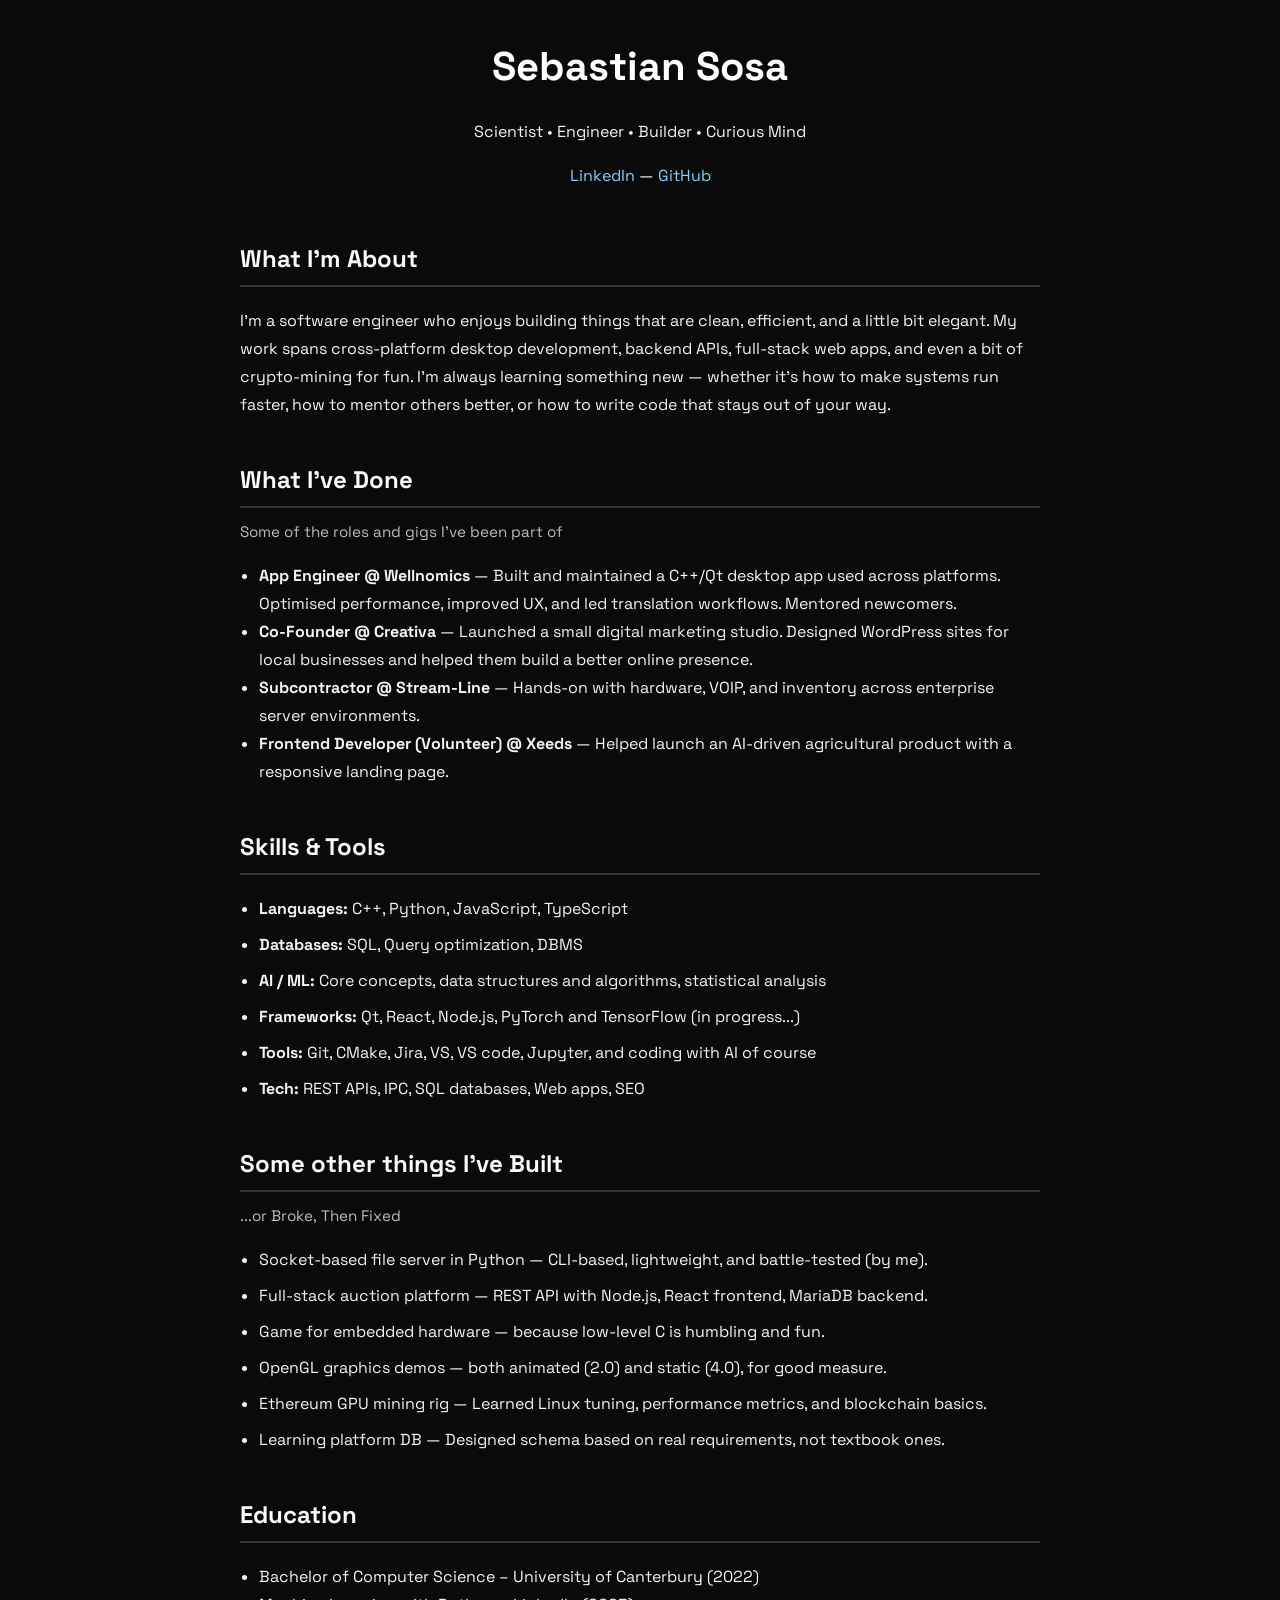
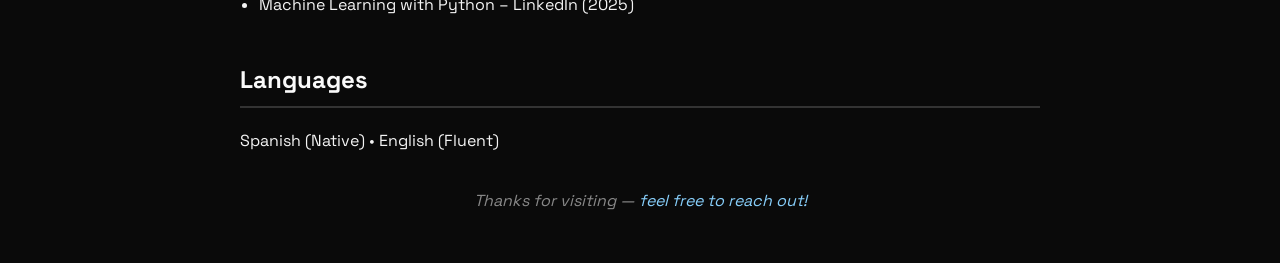
==== commit 3b568ac7: "Link added to foot. Some minor updates in text." ====
--- a/index.html
+++ b/index.html
@@ -3,7 +3,7 @@
 <head>
   <meta charset="UTF-8" />
   <meta name="viewport" content="width=device-width, initial-scale=1.0" />
-  <title>Sebastian Sosa — Engineer, Builder, Curious Mind</title>
+  <title>Sebastian Sosa — Software Engineer</title>
   <style>
     body {
       font-family: 'Space Grotesk', sans-serif;
@@ -63,7 +63,7 @@
 <body>
   <header>
     <h1>Sebastian Sosa</h1>
-    <p>Engineer • Builder • Curious Mind</p>
+    <p>Scientist • Engineer • Builder • Curious Mind</p>
     <p>
       <a href="https://linkedin.com/in/sebastiansosa1" target="_blank">LinkedIn</a> —
       <a href="https://github.com/sebastiansosa1" target="_blank">GitHub</a>
@@ -91,15 +91,18 @@
   <section>
     <h2>Skills & Tools</h2>
     <ul class="skill-list">
-      <li><strong>Languages:</strong> C++, Python, JavaScript, TypeScript, SQL</li>
-      <li><strong>Frameworks:</strong> Qt, React, Node.js, Express</li>
-      <li><strong>Tools:</strong> Git, CMake, Jira, Linux, OpenGL</li>
-      <li><strong>Tech:</strong> REST APIs, IPC, SQL databases, Web apps, WordPress, SEO</li>
+      <li><strong>Languages:</strong> C++, Python, JavaScript, TypeScript</li>
+      <li><strong>Databases:</strong> SQL, Query optimization, DBMS</li>
+      <li><strong>AI / ML:</strong> Core concepts, data structures and algorithms, statistical analysis</li>
+      <li><strong>Frameworks:</strong> Qt, React, Node.js, PyTorch and TensorFlow (in progress...)</li>
+      <li><strong>Tools:</strong> Git, CMake, Jira, VS, VS code, Jupyter, and coding with AI of course</li>
+      <li><strong>Tech:</strong> REST APIs, IPC, SQL databases, Web apps, SEO</li>
     </ul>
   </section>
 
   <section>
-    <h2>Things I've Built (or Broke, Then Fixed)</h2>
+    <h2>Some other things I've Built</h2>
+    <p class="subtitle">...or Broke, Then Fixed</p>
     <ul class="project-list">
       <li>Socket-based file server in Python — CLI-based, lightweight, and battle-tested (by me).</li>
       <li>Full-stack auction platform — REST API with Node.js, React frontend, MariaDB backend.</li>
@@ -114,7 +117,7 @@
     <h2>Education</h2>
     <ul>
       <li>Bachelor of Computer Science – University of Canterbury (2022)</li>
-      <li>Front-End Web Bootcamp – Plataforma 5 (2019)</li>
+      <li>Machine Learning with Python – LinkedIn (2025)</li>
     </ul>
   </section>
 
@@ -124,7 +127,9 @@
   </section>
 
   <footer>
-    <p class="note">Thanks for visiting — feel free to reach out.</p>
+    <p class="note">Thanks for visiting — 
+      <a href="https://linkedin.com/in/sebastiansosa1" target="_blank">feel free to reach out!</a>
+    </p>
   </footer>
 </body>
 </html>
